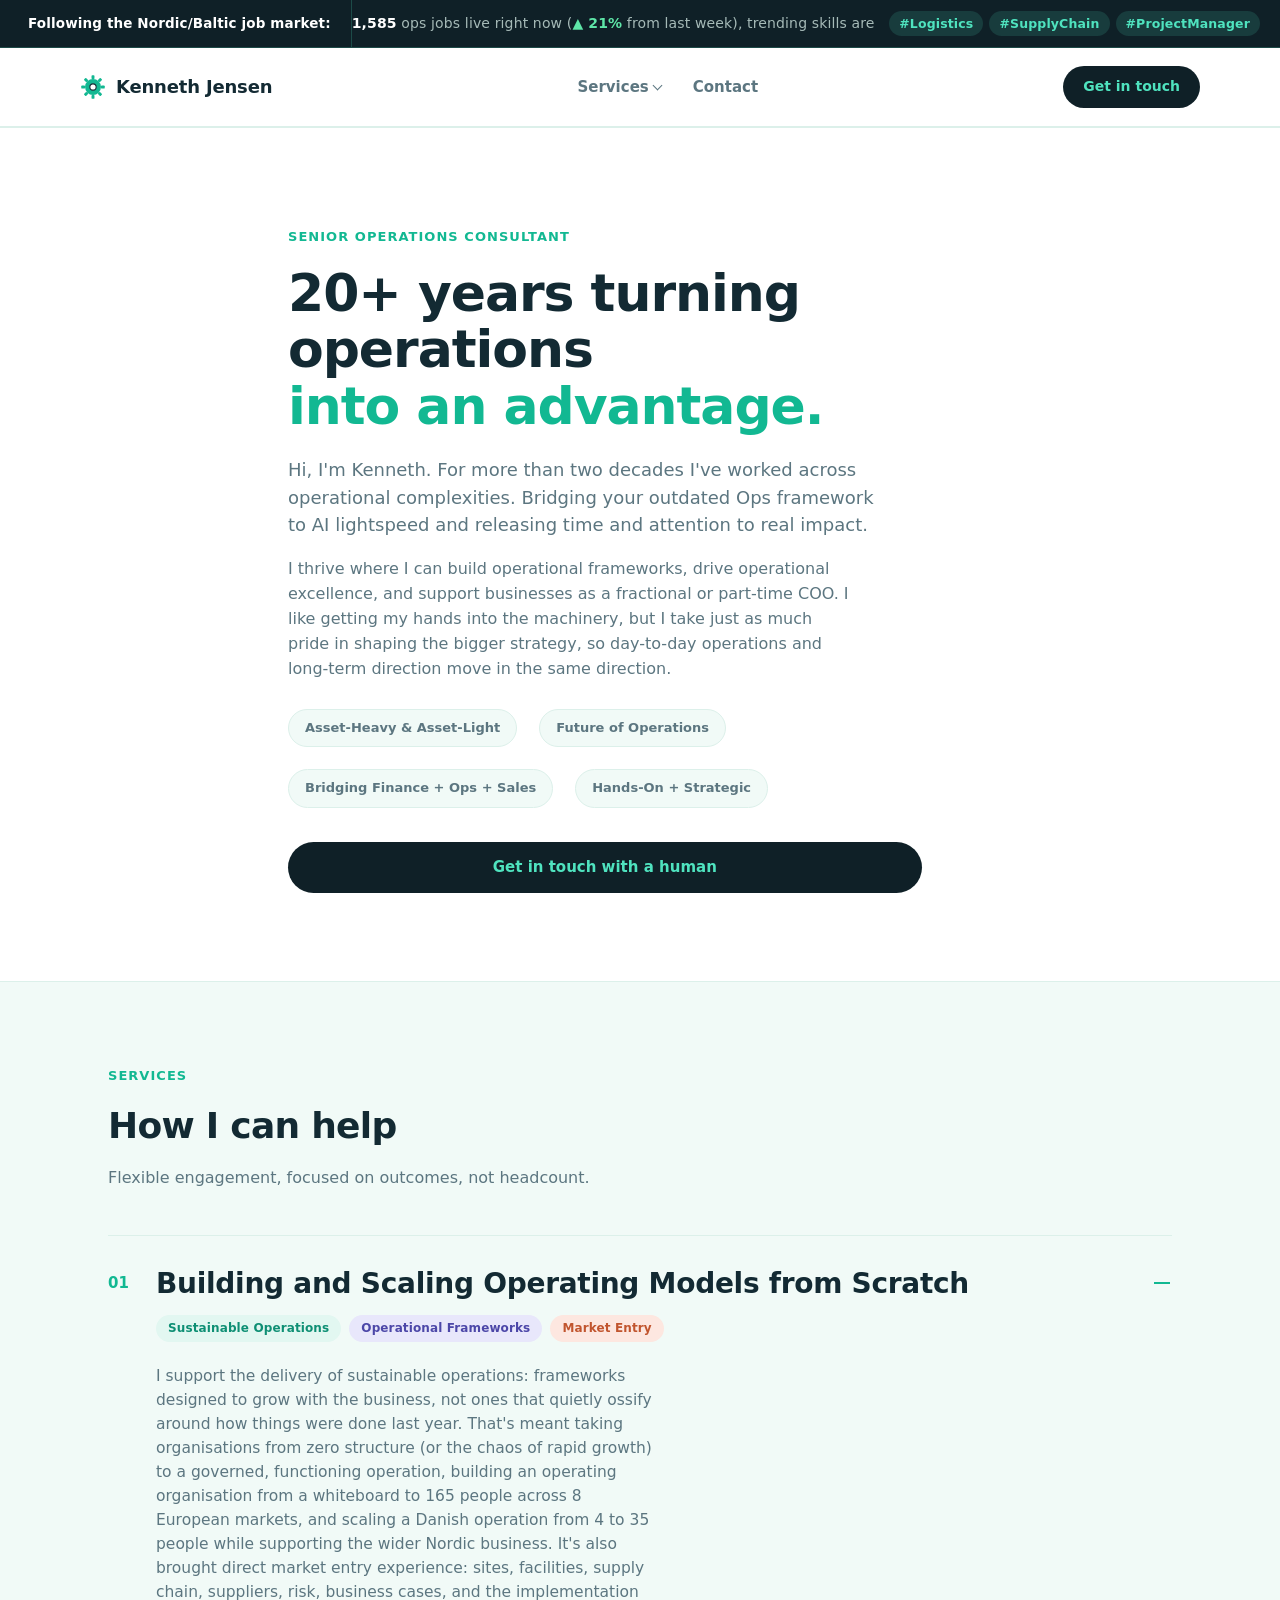
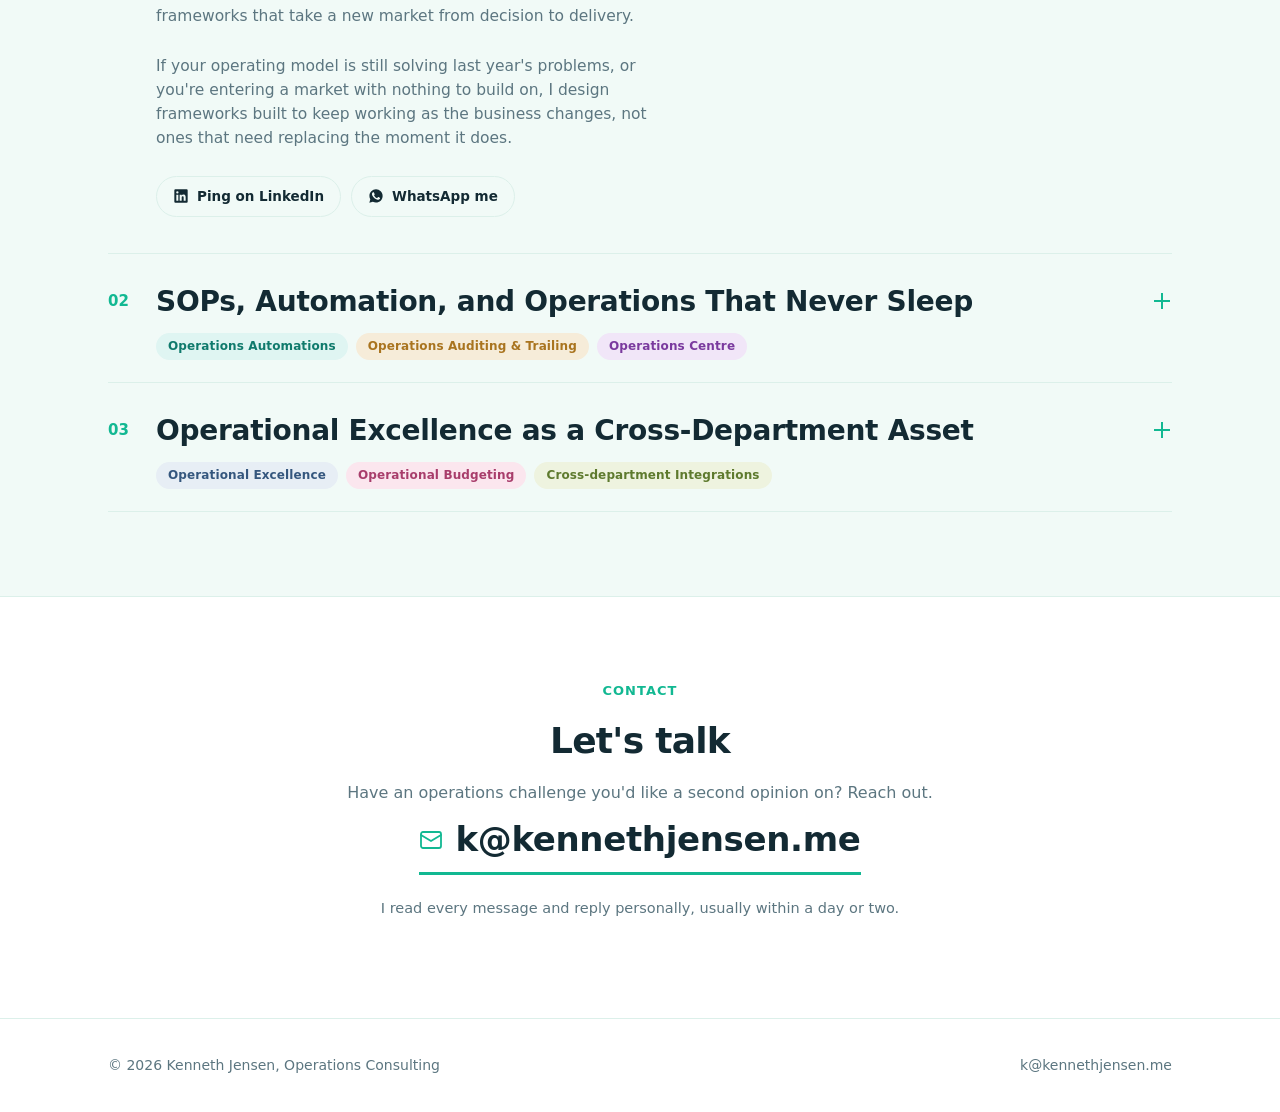
==== index.html @ 9b47edcc "Add a mobile hamburger menu; set Job Analytics apart visually There was no mobile nav at all before " ====
<!doctype html>
<html lang="en">
<head>
<meta charset="utf-8">
<title>Kenneth Jensen, Operations Consulting</title>
<meta name="description" content="Kenneth Jensen, senior operations consultant. 20+ years building operational frameworks, driving operational excellence, and serving as a fractional COO.">
<meta name="viewport" content="width=device-width, initial-scale=1">
<meta http-equiv="Content-Security-Policy" content="default-src 'self'; style-src 'self' 'unsafe-inline' https://fonts.googleapis.com; font-src https://fonts.gstatic.com; img-src 'self' data:; script-src 'self'; connect-src 'self'; base-uri 'self'; form-action 'self'; upgrade-insecure-requests">
<meta name="referrer" content="strict-origin-when-cross-origin">
<link rel="icon" type="image/svg+xml" href="data:image/svg+xml,%3Csvg xmlns='http://www.w3.org/2000/svg' viewBox='-62 -62 124 124'%3E%3Ccircle r='38' fill='%2312b892'/%3E%3Crect x='-7' y='-56' width='14' height='18' rx='4' fill='%2312b892'/%3E%3Crect x='-7' y='-56' width='14' height='18' rx='4' fill='%2312b892' transform='rotate(45)'/%3E%3Crect x='-7' y='-56' width='14' height='18' rx='4' fill='%2312b892' transform='rotate(90)'/%3E%3Crect x='-7' y='-56' width='14' height='18' rx='4' fill='%2312b892' transform='rotate(135)'/%3E%3Crect x='-7' y='-56' width='14' height='18' rx='4' fill='%2312b892' transform='rotate(180)'/%3E%3Crect x='-7' y='-56' width='14' height='18' rx='4' fill='%2312b892' transform='rotate(225)'/%3E%3Crect x='-7' y='-56' width='14' height='18' rx='4' fill='%2312b892' transform='rotate(270)'/%3E%3Crect x='-7' y='-56' width='14' height='18' rx='4' fill='%2312b892' transform='rotate(315)'/%3E%3Ccircle r='15' fill='%23ffffff' stroke='%23132a33' stroke-width='5'/%3E%3C/svg%3E">
<link rel="preconnect" href="https://fonts.googleapis.com">
<link rel="preconnect" href="https://fonts.gstatic.com" crossorigin>
<link href="https://fonts.googleapis.com/css2?family=Space+Grotesk:wght@600;700&family=Inter:wght@400;500;600;700;800&display=swap" rel="stylesheet">
<link rel="stylesheet" href="assets/base.css">
<script src="assets/framebust.js"></script>
<style>
  /* Page-specific only — tokens, resets, header/nav/eyebrow/h1/h2/section
     shells, buttons, contact-email and footer all live in assets/base.css
     now, shared with every JobMatch page under this site. */

  .nav-links{display:flex;align-items:center;gap:32px;list-style:none;margin:0;padding:0;}
  .nav-links a{text-decoration:none;font-weight:600;font-size:15px;color:var(--ink-soft);transition:color .15s;}
  .nav-links a:hover{color:var(--ink);}

  /* Services dropdown (mega-menu style) */
  .nav-dropdown{position:relative;}
  .nav-dropdown-trigger{display:inline-flex;align-items:center;gap:5px;}
  .nav-dropdown-caret{width:7px;height:7px;border-right:1.5px solid currentColor;border-bottom:1.5px solid currentColor;transform:rotate(45deg);margin-top:-3px;transition:transform .15s;}
  .nav-dropdown:hover .nav-dropdown-caret{transform:rotate(225deg);margin-top:2px;}
  .nav-dropdown-panel{
    position:absolute;top:100%;left:50%;transform:translateX(-50%);
    padding-top:14px;
    opacity:0;visibility:hidden;transition:opacity .15s,visibility .15s;
  }
  .nav-dropdown:hover .nav-dropdown-panel,
  .nav-dropdown-panel:hover{opacity:1;visibility:visible;}
  .nav-dropdown-panel-inner{
    width:320px;background:#fff;border:1px solid var(--line);border-radius:var(--radius);
    box-shadow:0 16px 40px rgba(15,32,39,.12);padding:8px;
  }
  .nav-dropdown-link{display:block;padding:12px;border-radius:10px;text-decoration:none;transition:background .15s;}
  .nav-dropdown-link:hover{background:var(--accent-soft);}
  .nav-dropdown-heading{display:block;font-size:14.5px;font-weight:700;color:var(--ink);margin-bottom:4px;}
  .nav-dropdown-desc{display:block;font-size:13px;line-height:1.45;color:var(--ink-soft);}
  /* Job Analytics is a live data tool, not a service offering like the
     three items above it — the divider plus the accent colour and live
     dot (same visual language as the stats ticker's own "as of" dot)
     mark it as a different kind of link rather than a fourth service. */
  .nav-dropdown-divider{height:1px;background:var(--line);margin:6px 8px;}
  .nav-dropdown-link-analytics .nav-dropdown-heading{color:var(--accent);display:flex;align-items:center;gap:7px;}
  .live-dot{width:7px;height:7px;border-radius:50%;background:var(--accent);flex:none;box-shadow:0 0 0 3px var(--accent-soft);}
  .nav-toggle{display:none;}

  /* Hero / About */
  .hero{
    position:relative;overflow:hidden;
    padding:96px 0 88px;
  }
  .hero .wrap{
    max-width:760px;
  }
  /* Rotating close — mirrors the reference's crossfading headline, with
     Kenneth's own three closers. Stacked absolutely so the layout never
     jumps between phrases; see site.js for the crossfade timer. Falls back
     to just the first phrase shown, permanently, if JS never runs — every
     phrase is real markup. */
  .rotator{position:relative;display:block;min-height:1.06em;isolation:isolate;}
  .rotator span{
    position:absolute;left:0;top:0;white-space:nowrap;color:var(--accent);
    opacity:0;transition:opacity .6s ease;
  }
  .rotator span.is-active{position:relative;opacity:1;}
  @media (max-width:640px){.rotator span{white-space:normal;}}

  .badges{display:flex;flex-wrap:wrap;align-items:center;gap:22px;margin-bottom:34px;}
  .badge{
    border:1px solid var(--line);background:var(--bg-alt);
    padding:8px 16px;border-radius:999px;font-size:13px;font-weight:600;color:var(--ink-soft);
  }
  .hero-ctas{display:flex;gap:14px;flex-wrap:wrap;}
  .btn-wide{width:90%;text-align:center;}

  /* Hand-drawn marker circle on hover, "Get in touch" buttons (nav + hero) —
     a real inline SVG (not a CSS background, so the stroke can actually
     animate in via stroke-dashoffset like it's being drawn) scribbles an
     irregular, asymmetric loop around the whole button, plus a small wobble.
     Scoped to this page's own two CTAs rather than added to the shared
     .btn-primary/.nav-cta in assets/base.css, since it's a flourish for
     these specific buttons, not a site-wide button convention. */
  .nav-cta,.btn-primary{position:relative;overflow:visible;}
  .nav-cta .scribble,.btn-primary .scribble{
    position:absolute;inset:-16px;width:calc(100% + 32px);height:calc(100% + 32px);
    pointer-events:none;overflow:visible;
  }
  .nav-cta .scribble path,.btn-primary .scribble path{
    fill:none;stroke:#ff4d6d;stroke-width:5;stroke-linecap:round;stroke-linejoin:round;
    stroke-dasharray:460;stroke-dashoffset:460;transition:stroke-dashoffset .6s ease;
  }
  .nav-cta:hover .scribble path,.btn-primary:hover .scribble path{stroke-dashoffset:0;}
  .nav-cta:hover,.btn-primary:hover{animation:cta-wobble .4s ease;}
  @keyframes cta-wobble{0%,100%{transform:rotate(0)}25%{transform:rotate(-2.5deg)}75%{transform:rotate(2.5deg)}}

  /* Services — numbered accordion, echoing the reference's "What I can
     provide" list instead of the old plain 3-card grid. */
  #services{background:var(--bg-alt);border-top:1px solid var(--line);border-bottom:1px solid var(--line);}
  .accordion{border-top:1px solid var(--line);}
  .accordion-item{border-bottom:1px solid var(--line);}
  .accordion-trigger{
    width:100%;display:flex;align-items:center;gap:20px;
    background:none;border:none;text-align:left;cursor:pointer;
    padding:26px 0 10px;font:inherit;color:inherit;
  }
  .accordion-index{font-family:'Space Grotesk','Inter',system-ui,sans-serif;font-size:15px;font-weight:700;color:var(--accent);flex:none;width:28px;}
  .accordion-title{font-family:'Space Grotesk','Inter',system-ui,sans-serif;font-size:clamp(20px,2.6vw,28px);font-weight:700;letter-spacing:-0.01em;flex:1;}
  .accordion-icon{position:relative;width:20px;height:20px;flex:none;}
  .accordion-icon::before,.accordion-icon::after{
    content:"";position:absolute;top:50%;left:50%;background:var(--accent);
    transform:translate(-50%,-50%);transition:transform .2s ease;
  }
  .accordion-icon::before{width:16px;height:2px;}
  .accordion-icon::after{width:2px;height:16px;}
  .accordion-item.is-open .accordion-icon::after{transform:translate(-50%,-50%) rotate(90deg);opacity:0;}
  /* Tag pills — always visible under each headline, outside the collapsible
     panel, so what each service covers reads at a glance without opening
     it. Nine tags total across the three sections, each its own colour —
     no colour repeats anywhere on the page, not just within one section. */
  .accordion-tags{display:flex;flex-wrap:wrap;gap:8px;padding:0 0 22px 48px;}
  .accordion-tag{font-size:12px;font-weight:700;padding:4px 12px;border-radius:999px;letter-spacing:.01em;}
  .accordion-tag.tag-mint{background:#e2f7f1;color:#0e8f74;}
  .accordion-tag.tag-teal{background:#dff5f2;color:#0f7a6c;}
  .accordion-tag.tag-blue{background:#e7eef5;color:#35577e;}
  .accordion-tag.tag-indigo{background:#e8e7fb;color:#4c47a8;}
  .accordion-tag.tag-purple{background:#f1e6f8;color:#7a3a9e;}
  .accordion-tag.tag-rose{background:#fbe6ee;color:#a83d6b;}
  .accordion-tag.tag-coral{background:#fde7e0;color:#c1552e;}
  .accordion-tag.tag-gold{background:#f6ecd9;color:#a9741f;}
  .accordion-tag.tag-sage{background:#eef3df;color:#5e7a2e;}
  .accordion-panel{
    display:grid;grid-template-rows:0fr;transition:grid-template-rows .25s ease;
  }
  .accordion-item.is-open .accordion-panel{grid-template-rows:1fr;}
  .accordion-panel-inner{overflow:hidden;}
  .accordion-panel p{margin:0 0 26px;padding-left:48px;max-width:56ch;color:var(--ink-soft);font-size:15.5px;}
  /* Contact CTAs at the end of each expanded section. Plain <a> tags with a
     real href (mailto/wa.me-style deep links and a target="_blank" profile
     link) rather than anything JS-driven, so they're just normal browser
     navigation, and "works on iOS/Android" falls out of that for free. */
  .social-ctas{display:flex;flex-wrap:wrap;gap:10px;padding-left:48px;margin-bottom:36px;}
  .social-cta{
    display:inline-flex;align-items:center;gap:8px;
    padding:9px 16px;border-radius:999px;border:1px solid var(--line);
    font-size:13.5px;font-weight:700;color:var(--ink);text-decoration:none;
    transition:border-color .15s,color .15s;
  }
  .social-cta svg{width:16px;height:16px;flex:none;}
  .social-cta.linkedin:hover{border-color:#0a66c2;color:#0a66c2;}
  .social-cta.whatsapp:hover{border-color:#25d366;color:#1c9950;}

  /* Contact */
  #contact .wrap{text-align:center;}
  #contact .section-head{margin:0 auto;}

  /* Mobile menu — a separate touch-friendly panel rather than repurposing
     .nav-dropdown-panel above, since that one only opens on :hover, which
     doesn't work on touch devices. Uses the same grid-template-rows
     expand/collapse technique as .accordion-panel elsewhere on this page,
     so it's always in the DOM (no display:none/hidden toggling needed)
     and just naturally collapses to zero height until .is-open is set —
     harmless on desktop where .nav-hamburger is never shown to open it.
     See site.js for the open/close wiring. */
  .nav-hamburger{
    display:none;flex-direction:column;justify-content:center;gap:5px;
    width:32px;height:32px;padding:0;border:none;background:none;cursor:pointer;flex:none;
  }
  .nav-hamburger-line{display:block;width:100%;height:2.5px;background:var(--ink);border-radius:2px;transition:transform .2s ease,opacity .2s ease;}
  .nav-hamburger[aria-expanded="true"] .nav-hamburger-line:nth-child(1){transform:translateY(7.5px) rotate(45deg);}
  .nav-hamburger[aria-expanded="true"] .nav-hamburger-line:nth-child(2){opacity:0;}
  .nav-hamburger[aria-expanded="true"] .nav-hamburger-line:nth-child(3){transform:translateY(-7.5px) rotate(-45deg);}

  .mobile-menu{
    display:grid;grid-template-rows:0fr;transition:grid-template-rows .25s ease;
    border-top:1px solid var(--line);background:#fff;
  }
  .mobile-menu.is-open{grid-template-rows:1fr;}
  .mobile-menu-inner{overflow:hidden;}
  .mobile-menu-heading{font-size:12px;font-weight:700;letter-spacing:.05em;text-transform:uppercase;color:var(--ink-faint);margin:16px 0 2px;}
  .mobile-menu-link{display:flex;align-items:center;gap:8px;padding:13px 0;font-weight:600;font-size:15.5px;color:var(--ink);text-decoration:none;}
  .mobile-menu-divider{height:1px;background:var(--line);margin:4px 0;}
  .mobile-menu-link-analytics{color:var(--accent);}

  @media (max-width:860px){
    .nav-links{display:none;}
    .nav-hamburger{display:flex;}
    .accordion-panel p{padding-left:0;}
    .accordion-tags{padding-left:0;}
    .social-ctas{padding-left:0;}
  }
</style>
</head>
<body>

<div class="stat-ticker" id="stat-ticker">
  <a class="stat-ticker-label" href="https://kennethjensen.me/jobmatch/stats/">Following the Nordic/Baltic job market:</a>
  <div class="stat-ticker-scroll">
    <div class="stat-ticker-track" id="stat-ticker-track">
      <a class="stat-ticker-item" href="https://kennethjensen.me/jobmatch/stats/">Loading live data&hellip;</a>
    </div>
  </div>
</div>

<header>
  <nav class="nav wrap">
    <a class="brand display" href="#top">
      <svg class="brand-mark" viewBox="-62 -62 124 124" xmlns="http://www.w3.org/2000/svg">
        <circle r="38" fill="#12b892"/>
        <rect x="-7" y="-56" width="14" height="18" rx="4" fill="#12b892"/>
        <rect x="-7" y="-56" width="14" height="18" rx="4" fill="#12b892" transform="rotate(45)"/>
        <rect x="-7" y="-56" width="14" height="18" rx="4" fill="#12b892" transform="rotate(90)"/>
        <rect x="-7" y="-56" width="14" height="18" rx="4" fill="#12b892" transform="rotate(135)"/>
        <rect x="-7" y="-56" width="14" height="18" rx="4" fill="#12b892" transform="rotate(180)"/>
        <rect x="-7" y="-56" width="14" height="18" rx="4" fill="#12b892" transform="rotate(225)"/>
        <rect x="-7" y="-56" width="14" height="18" rx="4" fill="#12b892" transform="rotate(270)"/>
        <rect x="-7" y="-56" width="14" height="18" rx="4" fill="#12b892" transform="rotate(315)"/>
        <circle r="15" fill="#ffffff" stroke="#132a33" stroke-width="5"/>
      </svg>
      Kenneth Jensen
    </a>
    <ul class="nav-links">
      <li class="nav-dropdown">
        <a href="#services" class="nav-dropdown-trigger">Services<span class="nav-dropdown-caret" aria-hidden="true"></span></a>
        <div class="nav-dropdown-panel">
          <div class="nav-dropdown-panel-inner">
            <a class="nav-dropdown-link" href="#service-frameworks">
              <span class="nav-dropdown-heading">Building &amp; Scaling Operating Models</span>
              <span class="nav-dropdown-desc">Designing the governed, functioning operation a fast-scaling or never-structured organisation actually needs.</span>
            </a>
            <a class="nav-dropdown-link" href="#service-excellence">
              <span class="nav-dropdown-heading">SOPs &amp; 24/7 Operations</span>
              <span class="nav-dropdown-desc">Platform-agnostic automation, SOPs that actually get followed, and fixing what's failing in your 24/7 operations centre.</span>
            </a>
            <a class="nav-dropdown-link" href="#service-coo">
              <span class="nav-dropdown-heading">Operational Excellence</span>
              <span class="nav-dropdown-desc">Turning strategy that isn't landing operationally into an executable, measurable programme.</span>
            </a>
            <div class="nav-dropdown-divider"></div>
            <a class="nav-dropdown-link nav-dropdown-link-analytics" href="jobmatch/stats/">
              <span class="nav-dropdown-heading"><span class="live-dot" aria-hidden="true"></span>Job Analytics</span>
              <span class="nav-dropdown-desc">Live Nordic operations job market data: open roles, trends, and how they've moved week over week.</span>
            </a>
          </div>
        </div>
      </li>
      <li><a href="#contact">Contact</a></li>
    </ul>
    <a class="nav-cta" href="#contact">Get in touch<svg class="scribble" viewBox="0 0 100 40" preserveAspectRatio="none" aria-hidden="true"><path d="M11 23 C 3 17, 5 6, 22 3 C 38 0, 52 5, 65 2 C 80 -1, 96 4, 93 15 C 91 24, 96 27, 85 31 C 74 35, 68 29, 54 33 C 42 36, 33 39, 20 34 C 10 30, 4 27, 13 20 C 16 18, 9 24, 15 21"/></svg></a>
    <button class="nav-hamburger" id="nav-hamburger" type="button" aria-expanded="false" aria-controls="mobile-menu" aria-label="Menu">
      <span class="nav-hamburger-line"></span>
      <span class="nav-hamburger-line"></span>
      <span class="nav-hamburger-line"></span>
    </button>
  </nav>
  <div class="mobile-menu" id="mobile-menu">
    <div class="mobile-menu-inner wrap">
      <p class="mobile-menu-heading">Services</p>
      <a class="mobile-menu-link" href="#service-frameworks">Building &amp; Scaling Operating Models</a>
      <a class="mobile-menu-link" href="#service-excellence">SOPs &amp; 24/7 Operations</a>
      <a class="mobile-menu-link" href="#service-coo">Operational Excellence</a>
      <div class="mobile-menu-divider"></div>
      <a class="mobile-menu-link mobile-menu-link-analytics" href="jobmatch/stats/"><span class="live-dot" aria-hidden="true"></span>Job Analytics</a>
      <div class="mobile-menu-divider"></div>
      <a class="mobile-menu-link" href="#contact">Contact</a>
    </div>
  </div>
</header>

<main id="top">
  <section class="hero" id="about">
    <div class="wrap">
      <div>
        <span class="eyebrow">Senior Operations Consultant</span>
        <h1>20+ years turning operations
          <span class="rotator" id="hero-rotator">
            <span class="is-active">into an advantage.</span>
            <span>into momentum.</span>
            <span>into a scalable engine.</span>
            <span>into what matters for you.</span>
          </span>
        </h1>
        <p class="lede">Hi, I'm Kenneth. For more than two decades I've worked across operational complexities. Bridging your outdated Ops framework to AI lightspeed and releasing time and attention to real impact.</p>
        <p class="body-copy">I thrive where I can build operational frameworks, drive operational excellence, and support businesses as a fractional or part-time COO. I like getting my hands into the machinery, but I take just as much pride in shaping the bigger strategy, so day-to-day operations and long-term direction move in the same direction.</p>
        <div class="badges">
          <span class="badge">Asset-Heavy &amp; Asset-Light</span>
          <span class="badge">Future of Operations</span>
          <span class="badge">Bridging Finance + Ops + Sales</span>
          <span class="badge">Hands-On + Strategic</span>
        </div>
        <div class="hero-ctas">
          <a class="btn-primary btn-wide" href="#contact">Get in touch with a human<svg class="scribble" viewBox="0 0 100 40" preserveAspectRatio="none" aria-hidden="true"><path d="M11 23 C 3 17, 5 6, 22 3 C 38 0, 52 5, 65 2 C 80 -1, 96 4, 93 15 C 91 24, 96 27, 85 31 C 74 35, 68 29, 54 33 C 42 36, 33 39, 20 34 C 10 30, 4 27, 13 20 C 16 18, 9 24, 15 21"/></svg></a>
        </div>
      </div>
    </div>
  </section>

  <section id="services">
    <div class="wrap">
      <div class="section-head">
        <span class="eyebrow-alt">Services</span>
        <h2>How I can help</h2>
        <p class="section-sub">Flexible engagement, focused on outcomes, not headcount.</p>
      </div>
      <div class="accordion">
        <div class="accordion-item is-open" id="service-frameworks">
          <button class="accordion-trigger" type="button">
            <span class="accordion-index">01</span>
            <span class="accordion-title">Building and Scaling Operating Models from Scratch</span>
            <span class="accordion-icon" aria-hidden="true"></span>
          </button>
          <div class="accordion-tags">
            <span class="accordion-tag tag-mint">Sustainable Operations</span>
            <span class="accordion-tag tag-indigo">Operational Frameworks</span>
            <span class="accordion-tag tag-coral">Market Entry</span>
          </div>
          <div class="accordion-panel"><div class="accordion-panel-inner">
            <p>I support the delivery of sustainable operations: frameworks designed to grow with the business, not ones that quietly ossify around how things were done last year. That's meant taking organisations from zero structure (or the chaos of rapid growth) to a governed, functioning operation, building an operating organisation from a whiteboard to 165 people across 8 European markets, and scaling a Danish operation from 4 to 35 people while supporting the wider Nordic business. It's also brought direct market entry experience: sites, facilities, supply chain, suppliers, risk, business cases, and the implementation frameworks that take a new market from decision to delivery.</p>
            <p>If your operating model is still solving last year's problems, or you're entering a market with nothing to build on, I design frameworks built to keep working as the business changes, not ones that need replacing the moment it does.</p>
            <div class="social-ctas">
              <a class="social-cta linkedin" href="https://www.linkedin.com/in/kennethjensen-me/" target="_blank" rel="noopener noreferrer">
                <svg viewBox="0 0 24 24" fill="currentColor" aria-hidden="true"><path d="M20.5 2h-17A1.5 1.5 0 0 0 2 3.5v17A1.5 1.5 0 0 0 3.5 22h17a1.5 1.5 0 0 0 1.5-1.5v-17A1.5 1.5 0 0 0 20.5 2zM8 19H5v-9h3zM6.5 8.25A1.75 1.75 0 1 1 8.3 6.5a1.78 1.78 0 0 1-1.8 1.75zM19 19h-3v-4.74c0-1.42-.6-1.93-1.38-1.93A1.74 1.74 0 0 0 13 14.19a.66.66 0 0 0 0 .14V19h-3v-9h2.9v1.3a3.11 3.11 0 0 1 2.7-1.4c1.55 0 3.36.86 3.36 3.66z"/></svg>
                Ping on LinkedIn
              </a>
              <a class="social-cta whatsapp" href="https://wa.me/4560229400?text=Hi%20Kenneth%2C%20I%20found%20your%20site%20and%20wanted%20to%20get%20in%20touch." target="_blank" rel="noopener noreferrer">
                <svg viewBox="0 0 24 24" fill="currentColor" aria-hidden="true"><path d="M12.04 2c-5.46 0-9.91 4.45-9.91 9.91 0 1.75.46 3.45 1.32 4.95L2 22l5.25-1.38a9.87 9.87 0 0 0 4.79 1.22h.01c5.46 0 9.91-4.45 9.91-9.91 0-2.65-1.03-5.14-2.9-7.01A9.82 9.82 0 0 0 12.04 2zm5.82 14.15c-.25.7-1.24 1.28-2.02 1.44-.54.11-1.24.2-3.6-.77-2.98-1.23-4.9-4.25-5.05-4.45-.15-.2-1.21-1.61-1.21-3.07 0-1.46.75-2.17 1.02-2.47.27-.3.6-.37.8-.37.2 0 .4 0 .58.01.19.01.44-.07.68.53.25.6.85 2.07.92 2.22.07.15.12.33.02.53-.1.2-.15.32-.3.5-.15.18-.31.4-.44.53-.15.15-.3.31-.13.6.17.3.77 1.27 1.65 2.06 1.14 1.02 2.1 1.34 2.4 1.49.3.15.47.13.65-.07.18-.2.75-.87.95-1.17.2-.3.4-.25.68-.15.28.1 1.75.83 2.05.98.3.15.5.22.57.35.07.13.07.75-.18 1.45z"/></svg>
                WhatsApp me
              </a>
            </div>
          </div></div>
        </div>
        <div class="accordion-item" id="service-excellence">
          <button class="accordion-trigger" type="button">
            <span class="accordion-index">02</span>
            <span class="accordion-title">SOPs, Automation, and Operations That Never Sleep</span>
            <span class="accordion-icon" aria-hidden="true"></span>
          </button>
          <div class="accordion-tags">
            <span class="accordion-tag tag-teal">Operations Automations</span>
            <span class="accordion-tag tag-gold">Operations Auditing &amp; Trailing</span>
            <span class="accordion-tag tag-purple">Operations Centre</span>
          </div>
          <div class="accordion-panel"><div class="accordion-panel-inner">
            <p>I build platform-agnostic automation flows for operational teams, across both asset-heavy and asset-light organisations: automation that works with the systems you already have, not ones that lock you into a single vendor's stack. SOPs sit at the centre of that: properly built and actually followed, they're what lets automation and operational growth compound instead of colliding, rather than sitting in a folder nobody opens. Where things break down most visibly is the operations centre itself, especially for 24/7, always-on services. I look at what's genuinely failing in those setups (unreliable handoffs, monitoring that only catches problems after the fact, SOPs nobody follows) and fix the mechanism, not just the symptom.</p>
            <p>If your automation only works with one vendor's tools, your SOPs exist but nobody follows them, or your operations centre can't reliably hold a 24/7 service together, that's exactly where I start.</p>
            <div class="social-ctas">
              <a class="social-cta linkedin" href="https://www.linkedin.com/in/kennethjensen-me/" target="_blank" rel="noopener noreferrer">
                <svg viewBox="0 0 24 24" fill="currentColor" aria-hidden="true"><path d="M20.5 2h-17A1.5 1.5 0 0 0 2 3.5v17A1.5 1.5 0 0 0 3.5 22h17a1.5 1.5 0 0 0 1.5-1.5v-17A1.5 1.5 0 0 0 20.5 2zM8 19H5v-9h3zM6.5 8.25A1.75 1.75 0 1 1 8.3 6.5a1.78 1.78 0 0 1-1.8 1.75zM19 19h-3v-4.74c0-1.42-.6-1.93-1.38-1.93A1.74 1.74 0 0 0 13 14.19a.66.66 0 0 0 0 .14V19h-3v-9h2.9v1.3a3.11 3.11 0 0 1 2.7-1.4c1.55 0 3.36.86 3.36 3.66z"/></svg>
                Ping on LinkedIn
              </a>
              <a class="social-cta whatsapp" href="https://wa.me/4560229400?text=Hi%20Kenneth%2C%20I%20found%20your%20site%20and%20wanted%20to%20get%20in%20touch." target="_blank" rel="noopener noreferrer">
                <svg viewBox="0 0 24 24" fill="currentColor" aria-hidden="true"><path d="M12.04 2c-5.46 0-9.91 4.45-9.91 9.91 0 1.75.46 3.45 1.32 4.95L2 22l5.25-1.38a9.87 9.87 0 0 0 4.79 1.22h.01c5.46 0 9.91-4.45 9.91-9.91 0-2.65-1.03-5.14-2.9-7.01A9.82 9.82 0 0 0 12.04 2zm5.82 14.15c-.25.7-1.24 1.28-2.02 1.44-.54.11-1.24.2-3.6-.77-2.98-1.23-4.9-4.25-5.05-4.45-.15-.2-1.21-1.61-1.21-3.07 0-1.46.75-2.17 1.02-2.47.27-.3.6-.37.8-.37.2 0 .4 0 .58.01.19.01.44-.07.68.53.25.6.85 2.07.92 2.22.07.15.12.33.02.53-.1.2-.15.32-.3.5-.15.18-.31.4-.44.53-.15.15-.3.31-.13.6.17.3.77 1.27 1.65 2.06 1.14 1.02 2.1 1.34 2.4 1.49.3.15.47.13.65-.07.18-.2.75-.87.95-1.17.2-.3.4-.25.68-.15.28.1 1.75.83 2.05.98.3.15.5.22.57.35.07.13.07.75-.18 1.45z"/></svg>
                WhatsApp me
              </a>
            </div>
          </div></div>
        </div>
        <div class="accordion-item" id="service-coo">
          <button class="accordion-trigger" type="button">
            <span class="accordion-index">03</span>
            <span class="accordion-title">Operational Excellence as a Cross-Department Asset</span>
            <span class="accordion-icon" aria-hidden="true"></span>
          </button>
          <div class="accordion-tags">
            <span class="accordion-tag tag-blue">Operational Excellence</span>
            <span class="accordion-tag tag-rose">Operational Budgeting</span>
            <span class="accordion-tag tag-sage">Cross-department Integrations</span>
          </div>
          <div class="accordion-panel"><div class="accordion-panel-inner">
            <p>Operational excellence isn't a slogan, it's the discipline of making the same resources produce more, consistently, without burning out the team doing it. That starts with budgeting: how you allocate resources is also how you set priorities, whether that's said out loud or not, so the budget has to reflect the strategy rather than last year's numbers rolled forward. And it only works cross-functionally. I've led a transformation across roughly 700 software developers, 70 project managers, and 10 field technicians, shifting an entire organisation from project-driven to product-driven delivery, and connected commercial strategy directly to operational execution as a country leader. Operations isn't a line item alongside Sales, Finance, Field Services, R&amp;D, and Legal, it's the thing that makes what those departments commit to actually possible.</p>
            <p>If your strategy isn't landing operationally, or Operations is treated as an afterthought by the departments it enables, I turn it into an executable, measurable programme, and make sure the rest of the business treats it as the asset it is.</p>
            <div class="social-ctas">
              <a class="social-cta linkedin" href="https://www.linkedin.com/in/kennethjensen-me/" target="_blank" rel="noopener noreferrer">
                <svg viewBox="0 0 24 24" fill="currentColor" aria-hidden="true"><path d="M20.5 2h-17A1.5 1.5 0 0 0 2 3.5v17A1.5 1.5 0 0 0 3.5 22h17a1.5 1.5 0 0 0 1.5-1.5v-17A1.5 1.5 0 0 0 20.5 2zM8 19H5v-9h3zM6.5 8.25A1.75 1.75 0 1 1 8.3 6.5a1.78 1.78 0 0 1-1.8 1.75zM19 19h-3v-4.74c0-1.42-.6-1.93-1.38-1.93A1.74 1.74 0 0 0 13 14.19a.66.66 0 0 0 0 .14V19h-3v-9h2.9v1.3a3.11 3.11 0 0 1 2.7-1.4c1.55 0 3.36.86 3.36 3.66z"/></svg>
                Ping on LinkedIn
              </a>
              <a class="social-cta whatsapp" href="https://wa.me/4560229400?text=Hi%20Kenneth%2C%20I%20found%20your%20site%20and%20wanted%20to%20get%20in%20touch." target="_blank" rel="noopener noreferrer">
                <svg viewBox="0 0 24 24" fill="currentColor" aria-hidden="true"><path d="M12.04 2c-5.46 0-9.91 4.45-9.91 9.91 0 1.75.46 3.45 1.32 4.95L2 22l5.25-1.38a9.87 9.87 0 0 0 4.79 1.22h.01c5.46 0 9.91-4.45 9.91-9.91 0-2.65-1.03-5.14-2.9-7.01A9.82 9.82 0 0 0 12.04 2zm5.82 14.15c-.25.7-1.24 1.28-2.02 1.44-.54.11-1.24.2-3.6-.77-2.98-1.23-4.9-4.25-5.05-4.45-.15-.2-1.21-1.61-1.21-3.07 0-1.46.75-2.17 1.02-2.47.27-.3.6-.37.8-.37.2 0 .4 0 .58.01.19.01.44-.07.68.53.25.6.85 2.07.92 2.22.07.15.12.33.02.53-.1.2-.15.32-.3.5-.15.18-.31.4-.44.53-.15.15-.3.31-.13.6.17.3.77 1.27 1.65 2.06 1.14 1.02 2.1 1.34 2.4 1.49.3.15.47.13.65-.07.18-.2.75-.87.95-1.17.2-.3.4-.25.68-.15.28.1 1.75.83 2.05.98.3.15.5.22.57.35.07.13.07.75-.18 1.45z"/></svg>
                WhatsApp me
              </a>
            </div>
          </div></div>
        </div>
      </div>
    </div>
  </section>

  <section id="contact">
    <div class="wrap">
      <span class="eyebrow-alt">Contact</span>
      <h2>Let's talk</h2>
      <p class="section-sub">Have an operations challenge you'd like a second opinion on? Reach out.</p>
      <div>
        <a class="contact-email" href="mailto:k@kennethjensen.me">
          <svg viewBox="0 0 24 24" fill="none" stroke="currentColor" stroke-width="1.8" stroke-linecap="round" stroke-linejoin="round"><rect x="2" y="4" width="20" height="16" rx="2"/><path d="m2 7 10 6 10-6"/></svg>
          k@kennethjensen.me
        </a>
      </div>
      <p class="contact-note">I read every message and reply personally, usually within a day or two.</p>
    </div>
  </section>
</main>

<footer>
  <div class="wrap">
    <div class="footer-left">© <span id="year"></span> Kenneth Jensen, Operations Consulting</div>
    <div class="footer-right"><a href="mailto:k@kennethjensen.me">k@kennethjensen.me</a></div>
  </div>
</footer>

<script src="./site.js" defer></script>

</body>
</html>
---- assets/base.css ----
/* Shared design tokens + base chrome across kennethjensen.me and every
   JobMatch page under it (search, stats, compare) — extracted 2026-09-16
   so a palette/type change (like the niniaazzopardi.com-inspired redesign)
   happens in one file instead of four copies that drift apart over time.
   Page-specific layout (hero art, job cards, stat grids, period pickers,
   etc.) stays inline in each page; this file is only what was already
   identical or near-identical everywhere. A copy of the relevant parts of
   this file also lives in kennethjensen-secret/design-system.css — that
   site is a different origin (secret.kennethjensen.me), so it can't <link>
   this file directly; keep the two in sync by eye when the palette changes. */

:root{
  --ink:#132a33;
  --ink-soft:#5c7680;
  --ink-faint:#8fa3aa;
  --bg:#ffffff;
  --bg-alt:#f1faf7;
  --accent:#12b892;
  --accent-light:#4fe3bf;
  --accent-soft:#e2f7f1;
  --cta-bg:#0f2027;
  --line:#dcf0ea;
  --up:#1a8a5f;
  --down:#c0392b;
  /* Compare-page-only pair (period A / period B) — kept here since both
     pages that use it need the exact same pair, but harmless as unused
     custom properties on every other page. */
  --a:#12b892;
  --a-soft:#e2f7f1;
  --b:#1f4d8f;
  --b-soft:#eaf0fa;
  --radius:14px;
  --maxw:1120px;
}
*{box-sizing:border-box;}
html{scroll-behavior:smooth;}
body{
  margin:0;
  font-family:'Inter',system-ui,-apple-system,Segoe UI,Roboto,sans-serif;
  color:var(--ink);
  background:var(--bg);
  line-height:1.55;
  -webkit-font-smoothing:antialiased;
}
a{color:inherit;}
.num{font-family:'JetBrains Mono','Inter',monospace;font-variant-numeric:tabular-nums;}
.wrap{max-width:var(--maxw);margin:0 auto;padding:0 28px;}
img,svg{display:block;max-width:100%;}
.display{font-family:'Space Grotesk','Inter',system-ui,sans-serif;}

.stat-ticker{
  position:sticky;top:0;z-index:21;
  background:var(--cta-bg);
  border-bottom:1px solid rgba(79,227,191,.22);
  display:flex;align-items:stretch;
}
.stat-ticker-label{
  flex:none;display:flex;align-items:center;
  padding:11px 20px 11px 28px;font-size:13.5px;font-weight:700;letter-spacing:.01em;
  color:#fff;text-decoration:none;white-space:nowrap;
  border-right:1px solid rgba(79,227,191,.22);
  transition:color .15s;
}
.stat-ticker-label:hover{color:var(--accent-light);}
.stat-ticker-scroll{flex:1 1 auto;min-width:0;overflow:hidden;}
.stat-ticker-track{
  display:flex;align-items:center;width:max-content;height:100%;
  animation:ticker-scroll 26s linear infinite;
}
.stat-ticker:hover .stat-ticker-track{animation-play-state:paused;}
.stat-ticker-item{
  display:inline-block;flex:none;vertical-align:middle;
  padding:11px 0;font-size:14px;font-weight:500;letter-spacing:.01em;
  color:rgba(216,238,232,.75);text-decoration:none;white-space:nowrap;
  transition:color .15s;
}
.stat-ticker-item:hover{color:#fff;}
.stat-ticker-item strong{color:#fff;font-weight:700;}
.tk-up{color:#5ee6a8;font-weight:700;}
.tk-down{color:#ff8a80;font-weight:700;}
.tk-tags{display:inline-flex;align-items:center;gap:6px;margin-left:10px;vertical-align:middle;}
.tk-tag{
  display:inline-block;background:rgba(79,227,191,.14);color:var(--accent-light);
  padding:3px 10px;border-radius:999px;font-size:12.5px;font-weight:700;
}
.stat-ticker-sep{display:inline-block;flex:none;margin:0 60px;color:rgba(79,227,191,.35);font-size:11px;vertical-align:middle;}
@keyframes ticker-scroll{
  from{transform:translateX(0);}
  to{transform:translateX(-50%);}
}
@media (prefers-reduced-motion: reduce){
  .stat-ticker-track{animation:none;}
  .stat-ticker-scroll{overflow-x:auto;}
}
@media (max-width:640px){
  .stat-ticker-label{padding-left:16px;font-size:12px;}
}

header{
  position:sticky;top:32px;z-index:20;
  background:rgba(255,255,255,.9);
  backdrop-filter:blur(8px);
  border-bottom:1px solid var(--line);
}
.nav{display:flex;align-items:center;justify-content:space-between;padding:18px 0;}
.brand{display:flex;align-items:center;gap:10px;font-weight:700;font-size:18px;letter-spacing:-0.01em;text-decoration:none;}
.brand-mark{width:26px;height:26px;flex:none;}
.back-link{font-size:14px;font-weight:500;color:var(--ink-soft);text-decoration:none;transition:color .15s;}
.back-link:hover{color:var(--ink);}
.nav-right{display:flex;align-items:center;gap:22px;}
.nav-right a{font-size:14px;font-weight:500;color:var(--ink-soft);text-decoration:none;transition:color .15s;}
.nav-right a:hover{color:var(--ink);}
.nav-right a.current{color:var(--accent);font-weight:700;}
.nav-cta{
  background:var(--cta-bg);color:var(--accent-light);padding:10px 20px;border-radius:999px;
  font-weight:700;font-size:14px;text-decoration:none;white-space:nowrap;transition:opacity .15s;
}
.nav-cta:hover{opacity:.85;}

.eyebrow{display:inline-block;font-size:13px;font-weight:700;letter-spacing:.08em;text-transform:uppercase;color:var(--accent);margin-bottom:18px;}
.eyebrow-alt{display:block;font-size:13px;font-weight:700;letter-spacing:.08em;text-transform:uppercase;color:var(--accent);margin-bottom:12px;}
h1{
  font-family:'Space Grotesk','Inter',system-ui,sans-serif;
  font-size:clamp(34px,4.6vw,52px);line-height:1.08;letter-spacing:-0.02em;font-weight:700;margin:0 0 22px;
}
h1 em{font-style:normal;color:var(--accent);}
h2{
  font-family:'Space Grotesk','Inter',system-ui,sans-serif;
  font-size:clamp(26px,3.2vw,36px);letter-spacing:-0.02em;font-weight:700;margin:0 0 12px;
}
.lede{font-size:18px;color:var(--ink-soft);max-width:52ch;margin:0 0 18px;}
.body-copy{font-size:16px;color:var(--ink-soft);max-width:56ch;margin:0 0 28px;}

section{padding:84px 0;}
.section-head{max-width:640px;margin:0 0 44px;}
.section-sub{color:var(--ink-soft);font-size:16px;margin:0;}

.btn-primary{
  background:var(--cta-bg);color:var(--accent-light);padding:14px 26px;border-radius:999px;
  font-weight:700;font-size:15px;text-decoration:none;display:inline-block;transition:opacity .15s;
}
.btn-primary:hover{opacity:.85;}
.btn-ghost{
  padding:14px 26px;border-radius:999px;font-weight:700;font-size:15px;text-decoration:none;
  display:inline-block;border:1px solid var(--line);color:var(--ink);transition:border-color .15s,color .15s;
}
.btn-ghost:hover{border-color:var(--accent);color:var(--accent);}

.contact-email{
  display:inline-flex;align-items:center;gap:12px;margin-top:8px;
  font-family:'Space Grotesk','Inter',system-ui,sans-serif;
  font-size:clamp(24px,3.4vw,34px);font-weight:700;text-decoration:none;color:var(--ink);
  border-bottom:3px solid var(--accent);padding-bottom:6px;letter-spacing:-0.01em;
}
.contact-email svg{width:24px;height:24px;flex:none;color:var(--accent);}
.contact-note{color:var(--ink-soft);font-size:14.5px;margin-top:22px;}

footer{border-top:1px solid var(--line);padding:34px 0;}
footer .wrap{display:flex;align-items:center;justify-content:space-between;flex-wrap:wrap;gap:16px;}
.footer-left{font-size:14px;color:var(--ink-soft);}
.footer-right a{font-size:14px;color:var(--ink-soft);text-decoration:none;}
.footer-right a:hover{color:var(--accent);}

@media (max-width:520px){
  .nav{flex-wrap:wrap;row-gap:8px;}
  .nav-right{gap:14px;font-size:13px;}
}
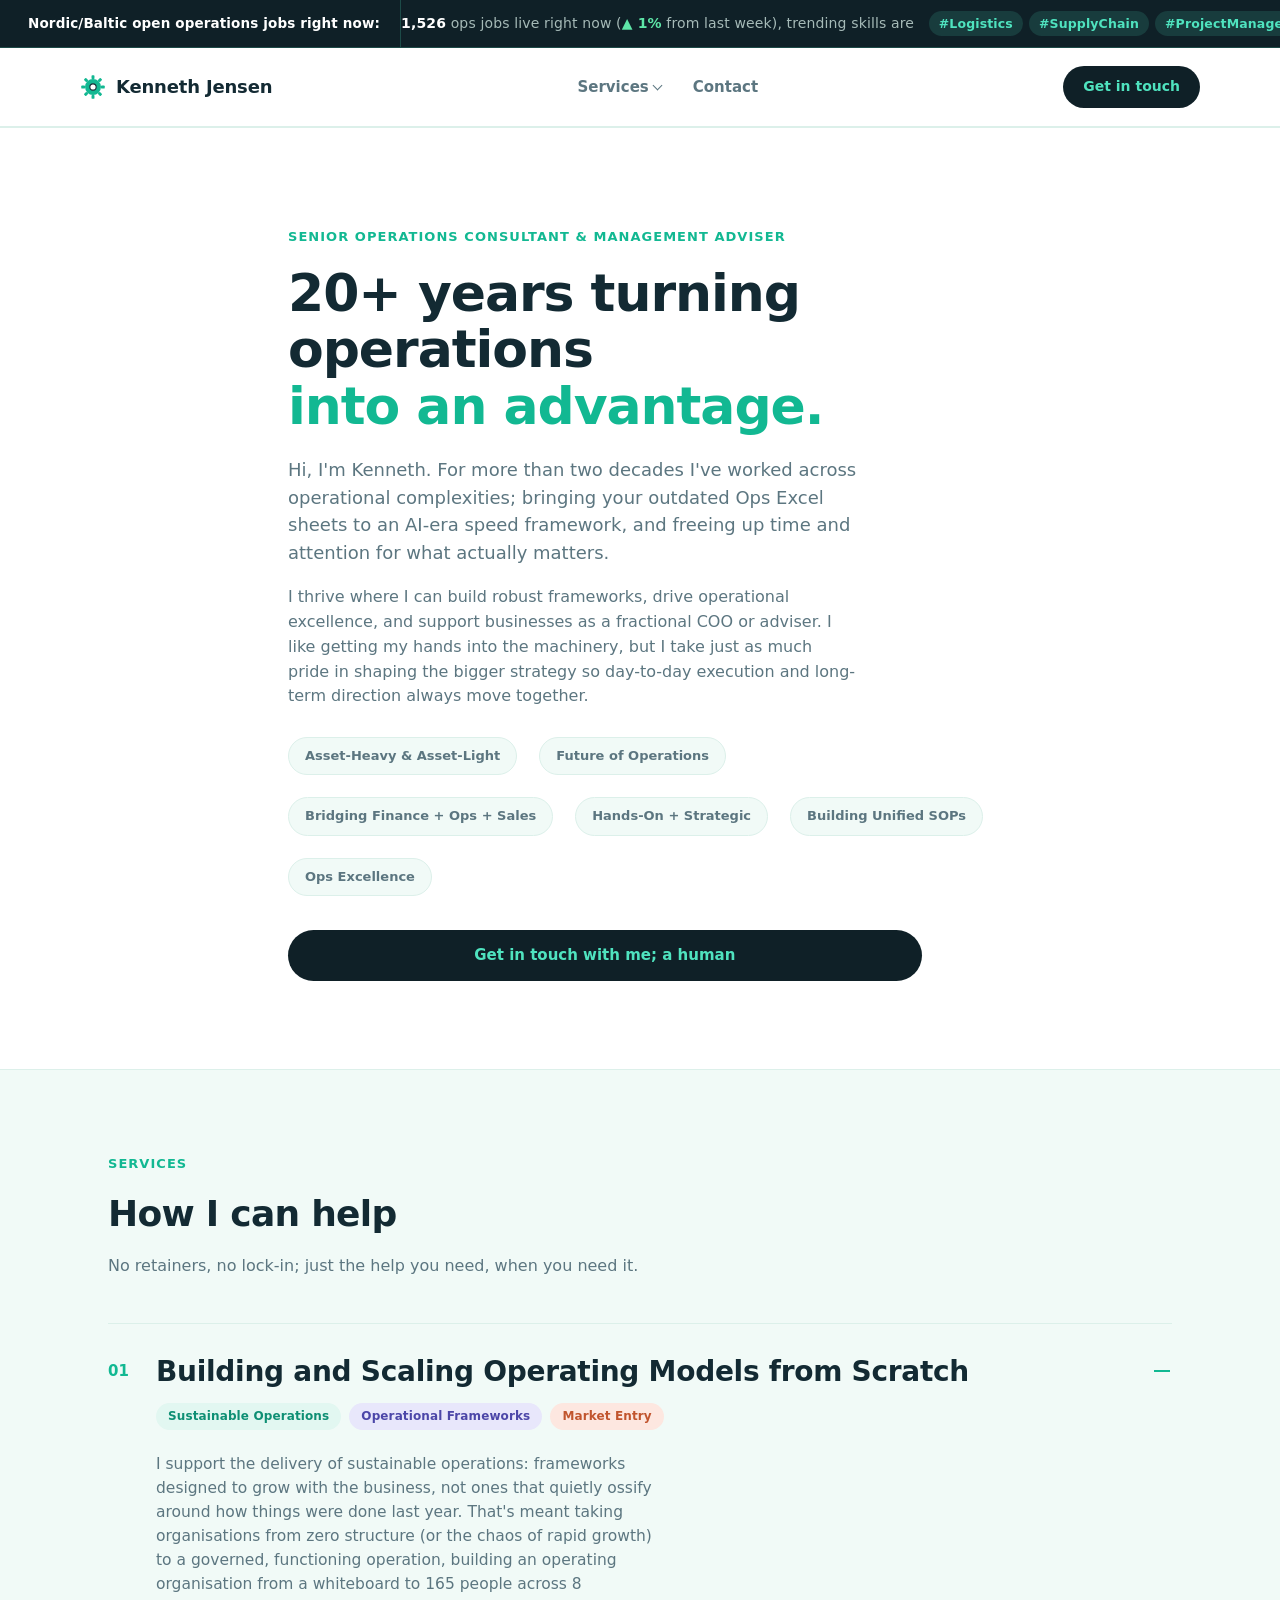
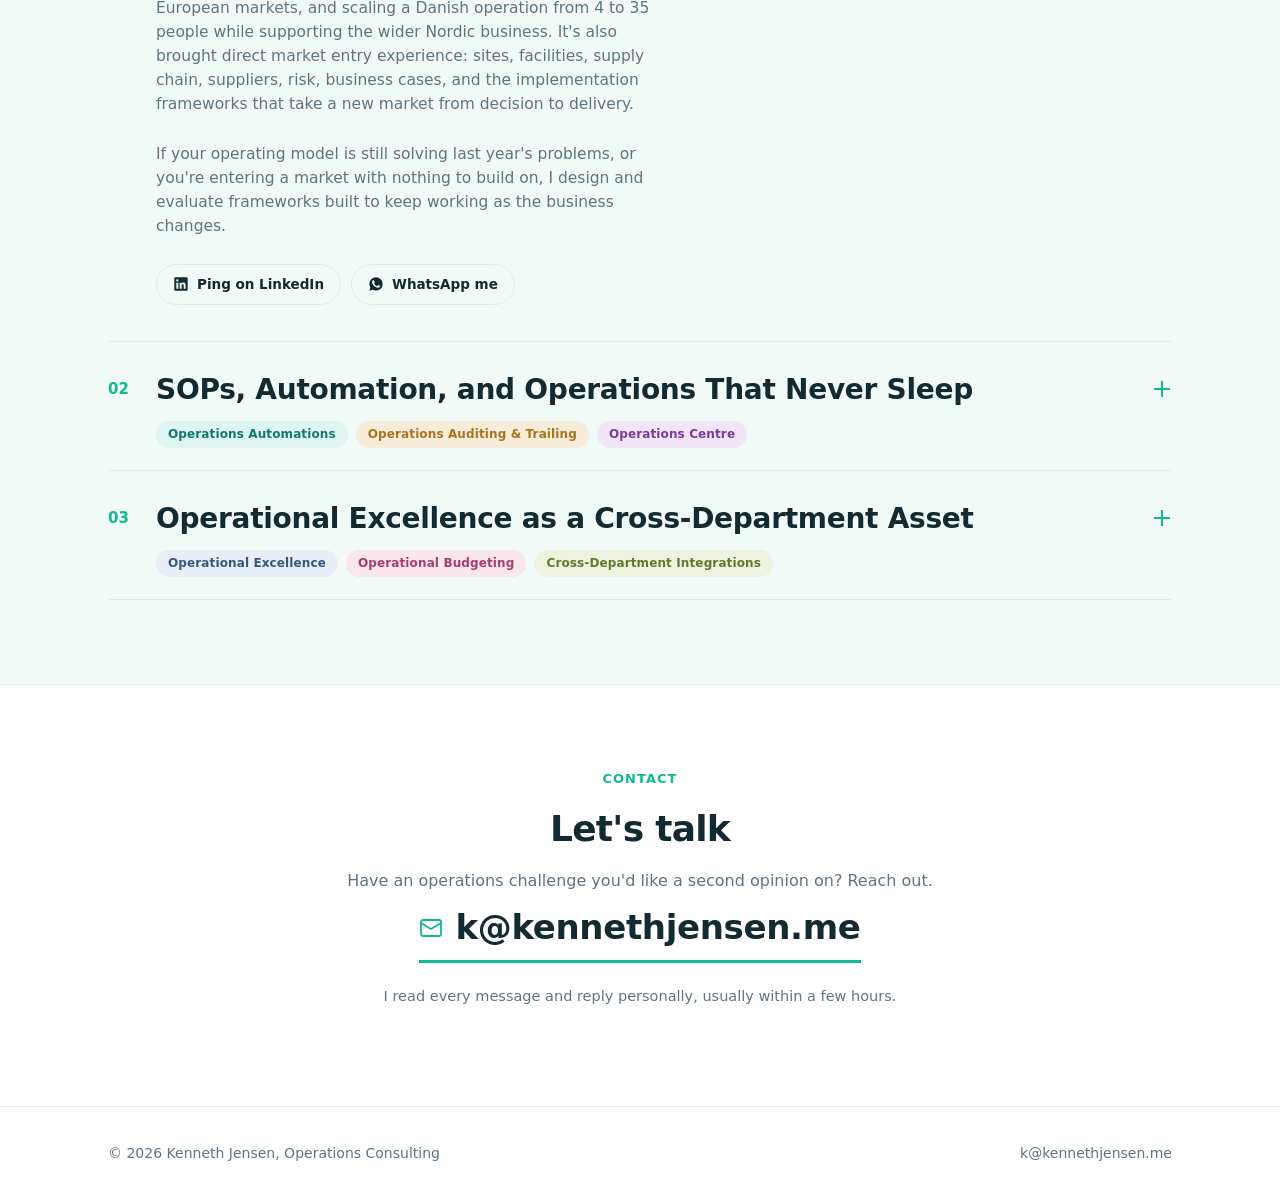
==== commit 8690d3b5: "Proofread and rewrite homepage copy Rewrite meta description, hero eyebrow, lede, body copy, nav Job" ====
--- a/index.html
+++ b/index.html
@@ -3,7 +3,7 @@
 <head>
 <meta charset="utf-8">
 <title>Kenneth Jensen, Operations Consulting</title>
-<meta name="description" content="Kenneth Jensen, senior operations consultant. 20+ years building operational frameworks, driving operational excellence, and serving as a fractional COO.">
+<meta name="description" content="Kenneth; I'm your trusted Ops adviser and senior operations consultant with 20+ years building operational frameworks, driving operational excellence, and working with all disciplines within the Ops domain.">
 <meta name="viewport" content="width=device-width, initial-scale=1">
 <meta http-equiv="Content-Security-Policy" content="default-src 'self'; style-src 'self' 'unsafe-inline' https://fonts.googleapis.com; font-src https://fonts.gstatic.com; img-src 'self' data:; script-src 'self'; connect-src 'self'; base-uri 'self'; form-action 'self'; upgrade-insecure-requests">
 <meta name="referrer" content="strict-origin-when-cross-origin">
@@ -191,6 +191,7 @@
   @media (max-width:860px){
     .nav-links{display:none;}
     .nav-hamburger{display:flex;}
+    .badges{display:none;}
     .accordion-panel p{padding-left:0;}
     .accordion-tags{padding-left:0;}
     .social-ctas{padding-left:0;}
@@ -200,7 +201,7 @@
 <body>
 
 <div class="stat-ticker" id="stat-ticker">
-  <a class="stat-ticker-label" href="https://kennethjensen.me/jobmatch/stats/">Following the Nordic/Baltic job market:</a>
+  <a class="stat-ticker-label" href="https://kennethjensen.me/jobmatch/stats/"><span class="label-full">Nordic/Baltic open operations jobs right now:</span><span class="label-short">Open ops jobs:</span></a>
   <div class="stat-ticker-scroll">
     <div class="stat-ticker-track" id="stat-ticker-track">
       <a class="stat-ticker-item" href="https://kennethjensen.me/jobmatch/stats/">Loading live data&hellip;</a>
@@ -245,19 +246,21 @@
             <div class="nav-dropdown-divider"></div>
             <a class="nav-dropdown-link nav-dropdown-link-analytics" href="jobmatch/stats/">
               <span class="nav-dropdown-heading"><span class="live-dot" aria-hidden="true"></span>Job Analytics</span>
-              <span class="nav-dropdown-desc">Live Nordic operations job market data: open roles, trends, and how they've moved week over week.</span>
+              <span class="nav-dropdown-desc">Live Nordic & Baltic operations job market trends and recommendations</span>
             </a>
           </div>
         </div>
       </li>
       <li><a href="#contact">Contact</a></li>
     </ul>
-    <a class="nav-cta" href="#contact">Get in touch<svg class="scribble" viewBox="0 0 100 40" preserveAspectRatio="none" aria-hidden="true"><path d="M11 23 C 3 17, 5 6, 22 3 C 38 0, 52 5, 65 2 C 80 -1, 96 4, 93 15 C 91 24, 96 27, 85 31 C 74 35, 68 29, 54 33 C 42 36, 33 39, 20 34 C 10 30, 4 27, 13 20 C 16 18, 9 24, 15 21"/></svg></a>
-    <button class="nav-hamburger" id="nav-hamburger" type="button" aria-expanded="false" aria-controls="mobile-menu" aria-label="Menu">
-      <span class="nav-hamburger-line"></span>
-      <span class="nav-hamburger-line"></span>
-      <span class="nav-hamburger-line"></span>
-    </button>
+    <div class="nav-actions">
+      <a class="nav-cta" href="#contact">Get in touch<svg class="scribble" viewBox="0 0 100 40" preserveAspectRatio="none" aria-hidden="true"><path d="M11 23 C 3 17, 5 6, 22 3 C 38 0, 52 5, 65 2 C 80 -1, 96 4, 93 15 C 91 24, 96 27, 85 31 C 74 35, 68 29, 54 33 C 42 36, 33 39, 20 34 C 10 30, 4 27, 13 20 C 16 18, 9 24, 15 21"/></svg></a>
+      <button class="nav-hamburger" id="nav-hamburger" type="button" aria-expanded="false" aria-controls="mobile-menu" aria-label="Menu">
+        <span class="nav-hamburger-line"></span>
+        <span class="nav-hamburger-line"></span>
+        <span class="nav-hamburger-line"></span>
+      </button>
+    </div>
   </nav>
   <div class="mobile-menu" id="mobile-menu">
     <div class="mobile-menu-inner wrap">
@@ -277,25 +280,31 @@
   <section class="hero" id="about">
     <div class="wrap">
       <div>
-        <span class="eyebrow">Senior Operations Consultant</span>
+        <span class="eyebrow">Senior Operations Consultant &amp; Management Adviser</span>
         <h1>20+ years turning operations
           <span class="rotator" id="hero-rotator">
             <span class="is-active">into an advantage.</span>
             <span>into momentum.</span>
             <span>into a scalable engine.</span>
-            <span>into what matters for you.</span>
+            <span>into what matters for your customers.</span>
+            <span>into what drives profit.</span>
+            <span>into your single source of truth.</span>
+            <span>into meaningful insights.</span>
+            <span>into your trusted capability.</span>
           </span>
         </h1>
-        <p class="lede">Hi, I'm Kenneth. For more than two decades I've worked across operational complexities. Bridging your outdated Ops framework to AI lightspeed and releasing time and attention to real impact.</p>
-        <p class="body-copy">I thrive where I can build operational frameworks, drive operational excellence, and support businesses as a fractional or part-time COO. I like getting my hands into the machinery, but I take just as much pride in shaping the bigger strategy, so day-to-day operations and long-term direction move in the same direction.</p>
+        <p class="lede">Hi, I'm Kenneth. For more than two decades I've worked across operational complexities; bringing your outdated Ops Excel sheets to an AI-era speed framework, and freeing up time and attention for what actually matters.</p>
+        <p class="body-copy">I thrive where I can build robust frameworks, drive operational excellence, and support businesses as a fractional COO or adviser. I like getting my hands into the machinery, but I take just as much pride in shaping the bigger strategy so day-to-day execution and long-term direction always move together.</p>
         <div class="badges">
           <span class="badge">Asset-Heavy &amp; Asset-Light</span>
           <span class="badge">Future of Operations</span>
           <span class="badge">Bridging Finance + Ops + Sales</span>
           <span class="badge">Hands-On + Strategic</span>
+          <span class="badge">Building Unified SOPs</span>
+          <span class="badge">Ops Excellence</span>
         </div>
         <div class="hero-ctas">
-          <a class="btn-primary btn-wide" href="#contact">Get in touch with a human<svg class="scribble" viewBox="0 0 100 40" preserveAspectRatio="none" aria-hidden="true"><path d="M11 23 C 3 17, 5 6, 22 3 C 38 0, 52 5, 65 2 C 80 -1, 96 4, 93 15 C 91 24, 96 27, 85 31 C 74 35, 68 29, 54 33 C 42 36, 33 39, 20 34 C 10 30, 4 27, 13 20 C 16 18, 9 24, 15 21"/></svg></a>
+          <a class="btn-primary btn-wide" href="#contact">Get in touch with me; a human<svg class="scribble" viewBox="0 0 100 40" preserveAspectRatio="none" aria-hidden="true"><path d="M11 23 C 3 17, 5 6, 22 3 C 38 0, 52 5, 65 2 C 80 -1, 96 4, 93 15 C 91 24, 96 27, 85 31 C 74 35, 68 29, 54 33 C 42 36, 33 39, 20 34 C 10 30, 4 27, 13 20 C 16 18, 9 24, 15 21"/></svg></a>
         </div>
       </div>
     </div>
@@ -306,7 +315,7 @@
       <div class="section-head">
         <span class="eyebrow-alt">Services</span>
         <h2>How I can help</h2>
-        <p class="section-sub">Flexible engagement, focused on outcomes, not headcount.</p>
+        <p class="section-sub">No retainers, no lock-in; just the help you need, when you need it.</p>
       </div>
       <div class="accordion">
         <div class="accordion-item is-open" id="service-frameworks">
@@ -322,7 +331,7 @@
           </div>
           <div class="accordion-panel"><div class="accordion-panel-inner">
             <p>I support the delivery of sustainable operations: frameworks designed to grow with the business, not ones that quietly ossify around how things were done last year. That's meant taking organisations from zero structure (or the chaos of rapid growth) to a governed, functioning operation, building an operating organisation from a whiteboard to 165 people across 8 European markets, and scaling a Danish operation from 4 to 35 people while supporting the wider Nordic business. It's also brought direct market entry experience: sites, facilities, supply chain, suppliers, risk, business cases, and the implementation frameworks that take a new market from decision to delivery.</p>
-            <p>If your operating model is still solving last year's problems, or you're entering a market with nothing to build on, I design frameworks built to keep working as the business changes, not ones that need replacing the moment it does.</p>
+            <p>If your operating model is still solving last year's problems, or you're entering a market with nothing to build on, I design and evaluate frameworks built to keep working as the business changes.</p>
             <div class="social-ctas">
               <a class="social-cta linkedin" href="https://www.linkedin.com/in/kennethjensen-me/" target="_blank" rel="noopener noreferrer">
                 <svg viewBox="0 0 24 24" fill="currentColor" aria-hidden="true"><path d="M20.5 2h-17A1.5 1.5 0 0 0 2 3.5v17A1.5 1.5 0 0 0 3.5 22h17a1.5 1.5 0 0 0 1.5-1.5v-17A1.5 1.5 0 0 0 20.5 2zM8 19H5v-9h3zM6.5 8.25A1.75 1.75 0 1 1 8.3 6.5a1.78 1.78 0 0 1-1.8 1.75zM19 19h-3v-4.74c0-1.42-.6-1.93-1.38-1.93A1.74 1.74 0 0 0 13 14.19a.66.66 0 0 0 0 .14V19h-3v-9h2.9v1.3a3.11 3.11 0 0 1 2.7-1.4c1.55 0 3.36.86 3.36 3.66z"/></svg>
@@ -370,7 +379,7 @@
           <div class="accordion-tags">
             <span class="accordion-tag tag-blue">Operational Excellence</span>
             <span class="accordion-tag tag-rose">Operational Budgeting</span>
-            <span class="accordion-tag tag-sage">Cross-department Integrations</span>
+            <span class="accordion-tag tag-sage">Cross-Department Integrations</span>
           </div>
           <div class="accordion-panel"><div class="accordion-panel-inner">
             <p>Operational excellence isn't a slogan, it's the discipline of making the same resources produce more, consistently, without burning out the team doing it. That starts with budgeting: how you allocate resources is also how you set priorities, whether that's said out loud or not, so the budget has to reflect the strategy rather than last year's numbers rolled forward. And it only works cross-functionally. I've led a transformation across roughly 700 software developers, 70 project managers, and 10 field technicians, shifting an entire organisation from project-driven to product-driven delivery, and connected commercial strategy directly to operational execution as a country leader. Operations isn't a line item alongside Sales, Finance, Field Services, R&amp;D, and Legal, it's the thing that makes what those departments commit to actually possible.</p>
@@ -402,7 +411,7 @@
           k@kennethjensen.me
         </a>
       </div>
-      <p class="contact-note">I read every message and reply personally, usually within a day or two.</p>
+      <p class="contact-note">I read every message and reply personally, usually within a few hours.</p>
     </div>
   </section>
 </main>
--- a/assets/base.css
+++ b/assets/base.css
@@ -62,6 +62,7 @@
   transition:color .15s;
 }
 .stat-ticker-label:hover{color:var(--accent-light);}
+.stat-ticker-label .label-short{display:none;}
 .stat-ticker-scroll{flex:1 1 auto;min-width:0;overflow:hidden;}
 .stat-ticker-track{
   display:flex;align-items:center;width:max-content;height:100%;
@@ -83,6 +84,9 @@
   display:inline-block;background:rgba(79,227,191,.14);color:var(--accent-light);
   padding:3px 10px;border-radius:999px;font-size:12.5px;font-weight:700;
 }
+/* Flattening (week-over-week declining) tags — same red already used for
+   .tk-down above, tinted the same way .tk-tag tints the accent colour. */
+.tk-tag-down{background:rgba(255,138,128,.16);color:#ff8a80;}
 .stat-ticker-sep{display:inline-block;flex:none;margin:0 60px;color:rgba(79,227,191,.35);font-size:11px;vertical-align:middle;}
 @keyframes ticker-scroll{
   from{transform:translateX(0);}
@@ -93,7 +97,15 @@
   .stat-ticker-scroll{overflow-x:auto;}
 }
 @media (max-width:640px){
-  .stat-ticker-label{padding-left:16px;font-size:12px;}
+  /* The full label ("Following the Nordic/Baltic job market:") ate close
+     to half the ticker's width on a phone screen, leaving barely any room
+     for the actual scrolling content — swap to a much shorter label
+     rather than just shrinking the font further. */
+  .stat-ticker-label{padding:9px 12px;font-size:12px;}
+  .stat-ticker-label .label-full{display:none;}
+  .stat-ticker-label .label-short{display:inline;}
+  .stat-ticker-item{padding:9px 0;font-size:13px;}
+  .stat-ticker-sep{margin:0 32px;}
 }
 
 header{
@@ -103,6 +115,11 @@
   border-bottom:1px solid var(--line);
 }
 .nav{display:flex;align-items:center;justify-content:space-between;padding:18px 0;}
+/* Groups the CTA and the mobile hamburger so they sit together on the
+   right — without this wrapper, hiding .nav-links on mobile left .nav
+   with 3 space-between children (brand / cta / hamburger), which put
+   "Get in touch" floating in the dead centre of the header. */
+.nav-actions{display:flex;align-items:center;gap:14px;}
 .brand{display:flex;align-items:center;gap:10px;font-weight:700;font-size:18px;letter-spacing:-0.01em;text-decoration:none;}
 .brand-mark{width:26px;height:26px;flex:none;}
 .back-link{font-size:14px;font-weight:500;color:var(--ink-soft);text-decoration:none;transition:color .15s;}
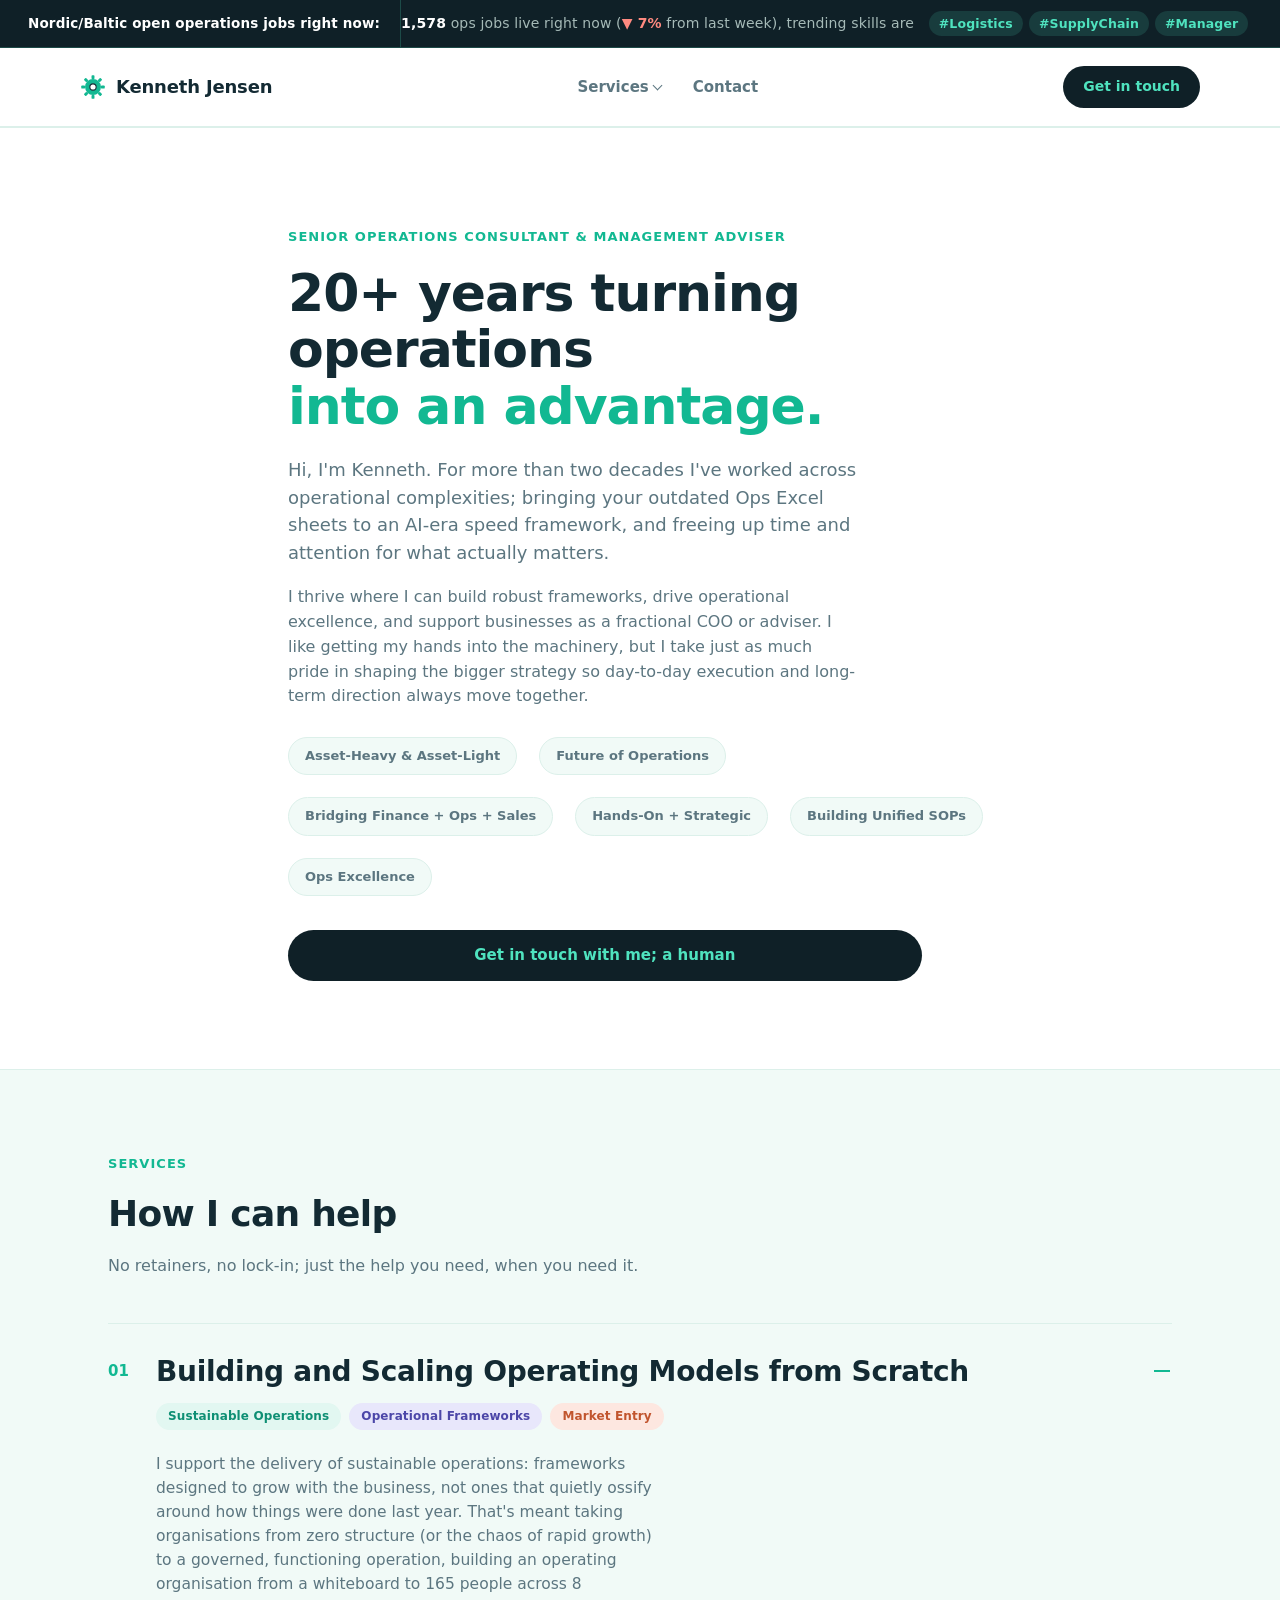
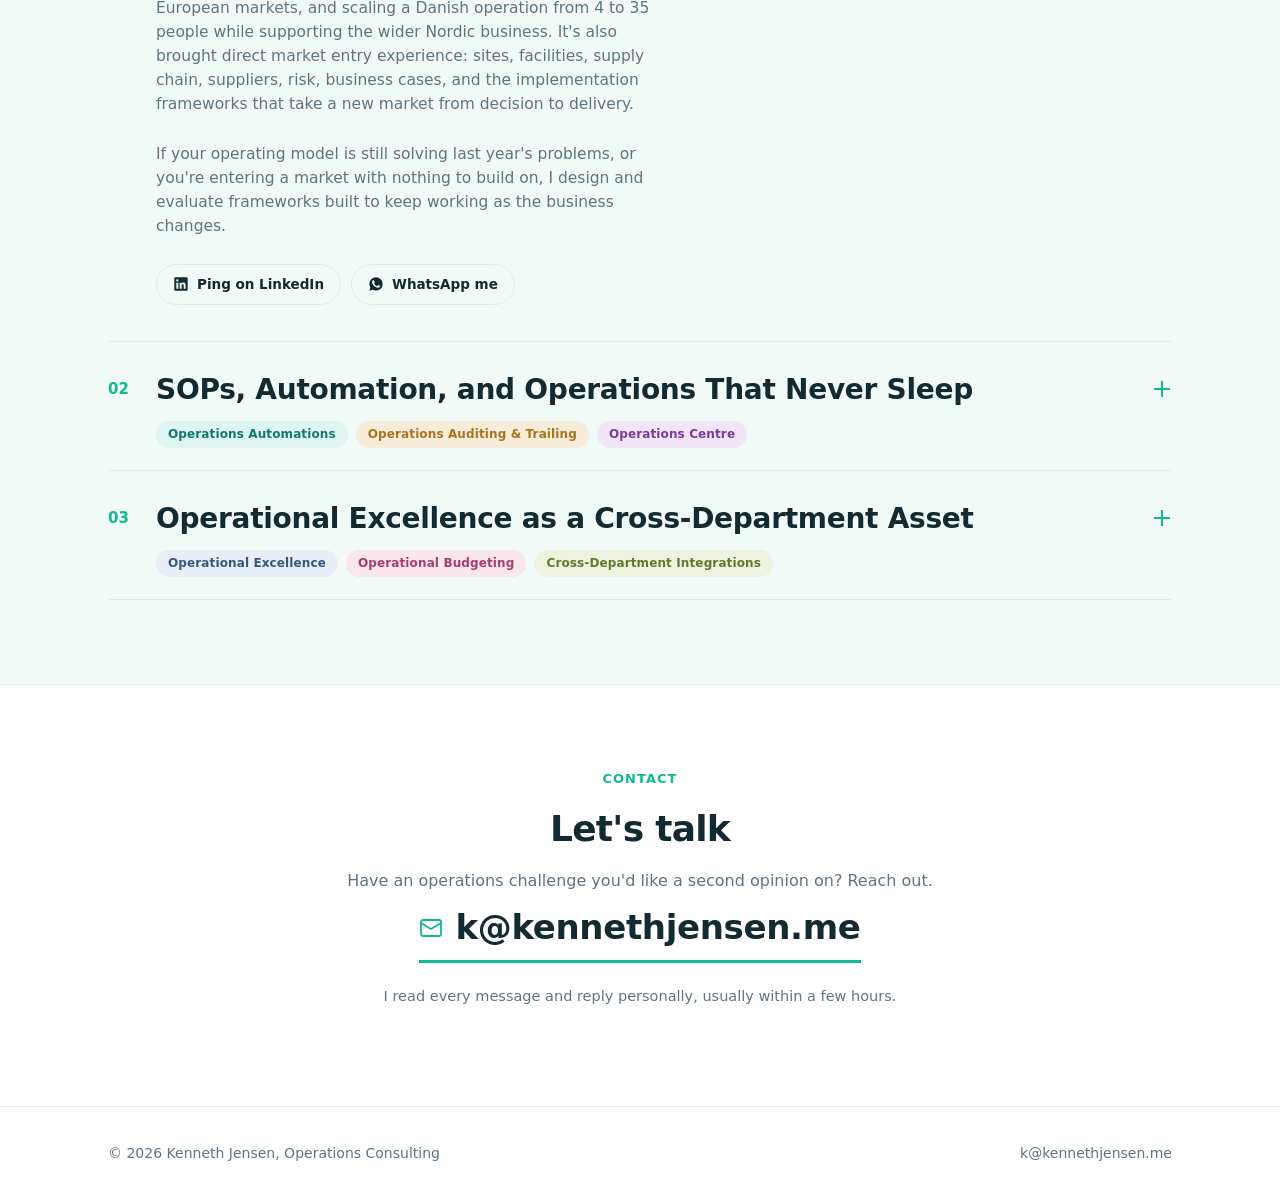
==== commit 073ea9a6: "Add Open Graph and Twitter Card meta tags with a share image LinkedIn's Post Inspector found no imag" ====
--- a/index.html
+++ b/index.html
@@ -4,6 +4,21 @@
 <meta charset="utf-8">
 <title>Kenneth Jensen, Operations Consulting</title>
 <meta name="description" content="Kenneth; I'm your trusted Ops adviser and senior operations consultant with 20+ years building operational frameworks, driving operational excellence, and working with all disciplines within the Ops domain.">
+<meta name="author" content="Kenneth Jensen">
+<link rel="canonical" href="https://kennethjensen.me/">
+<meta property="og:type" content="website">
+<meta property="og:site_name" content="Kenneth Jensen, Operations Consulting">
+<meta property="og:url" content="https://kennethjensen.me/">
+<meta property="og:title" content="Kenneth Jensen, Operations Consulting">
+<meta property="og:description" content="Trusted Ops adviser and senior operations consultant with 20+ years building operational frameworks, driving operational excellence, and working with all disciplines within the Ops domain.">
+<meta property="og:image" content="https://kennethjensen.me/assets/og/kenneth-jensen-og.png">
+<meta property="og:image:width" content="1200">
+<meta property="og:image:height" content="630">
+<meta property="og:image:alt" content="Kenneth Jensen, Operations Consulting">
+<meta name="twitter:card" content="summary_large_image">
+<meta name="twitter:title" content="Kenneth Jensen, Operations Consulting">
+<meta name="twitter:description" content="Trusted Ops adviser and senior operations consultant with 20+ years building operational frameworks, driving operational excellence, and working with all disciplines within the Ops domain.">
+<meta name="twitter:image" content="https://kennethjensen.me/assets/og/kenneth-jensen-og.png">
 <meta name="viewport" content="width=device-width, initial-scale=1">
 <meta http-equiv="Content-Security-Policy" content="default-src 'self'; style-src 'self' 'unsafe-inline' https://fonts.googleapis.com; font-src https://fonts.gstatic.com; img-src 'self' data:; script-src 'self'; connect-src 'self'; base-uri 'self'; form-action 'self'; upgrade-insecure-requests">
 <meta name="referrer" content="strict-origin-when-cross-origin">
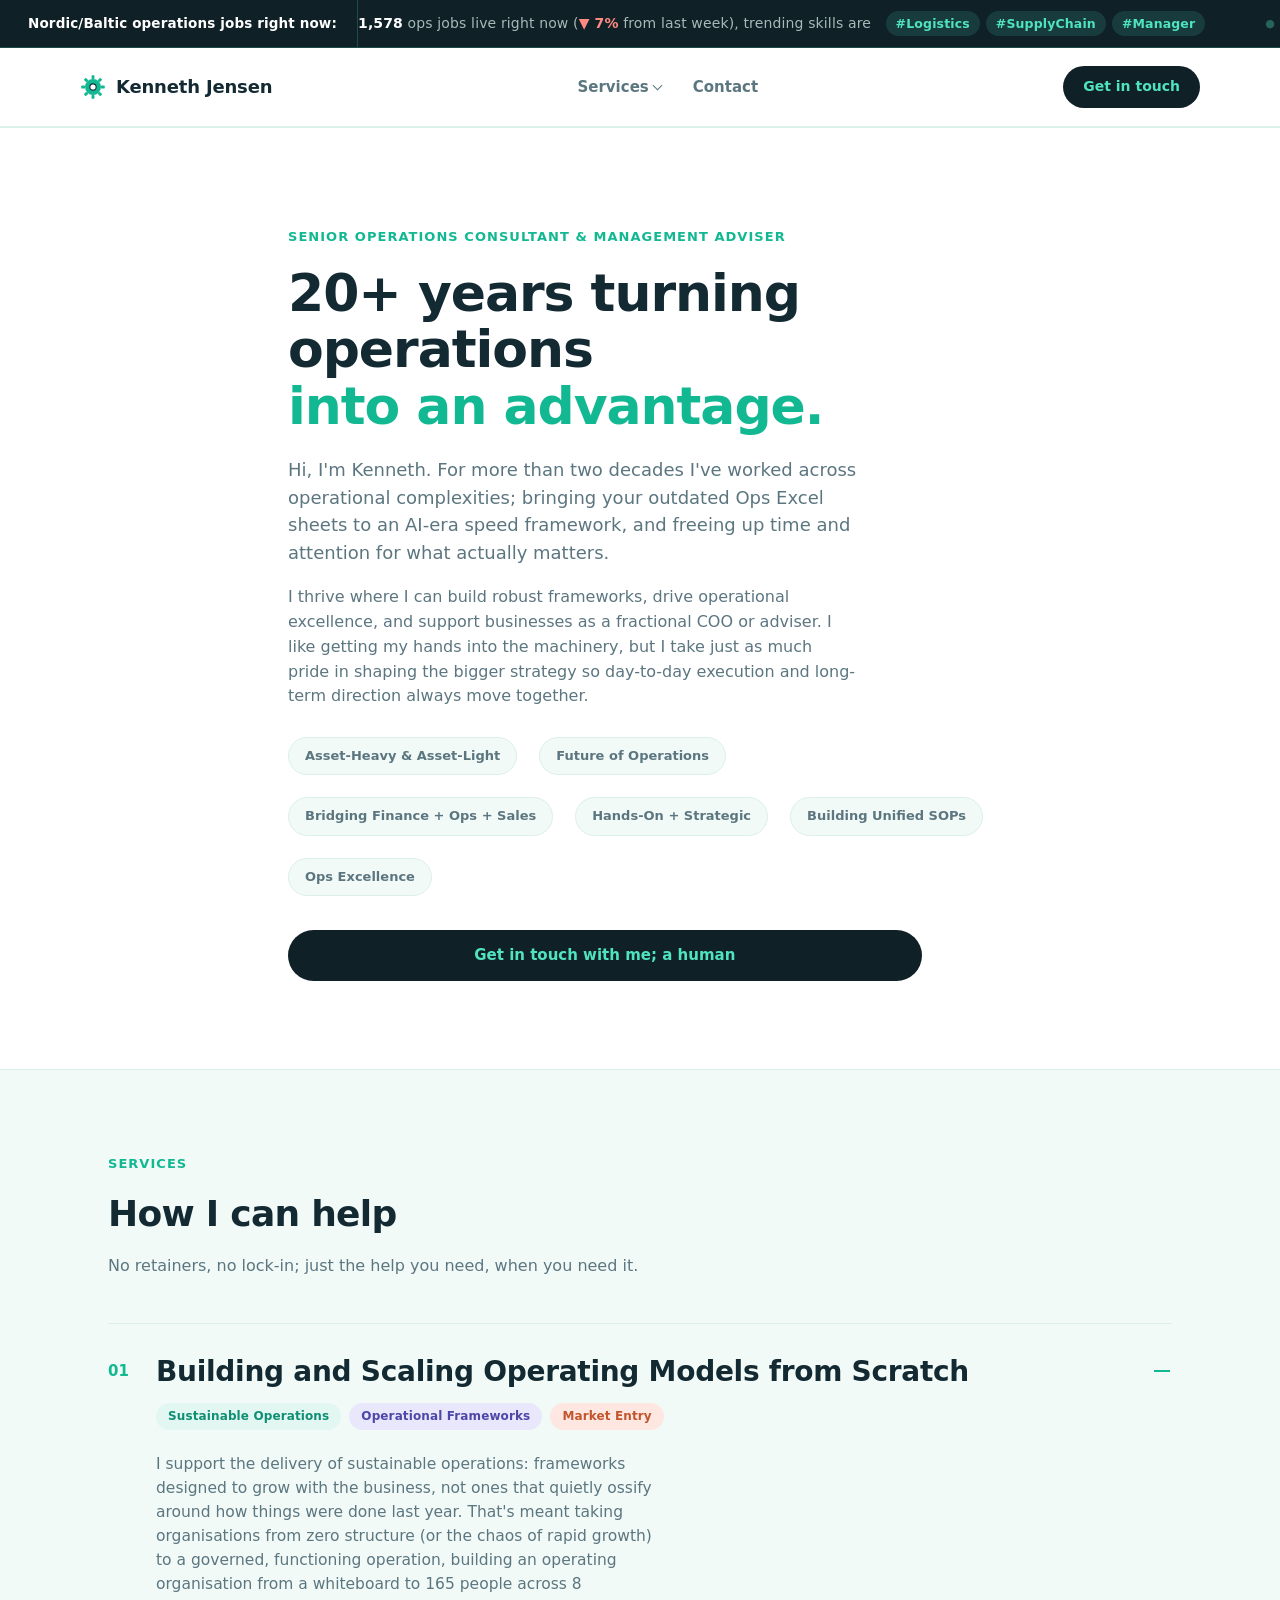
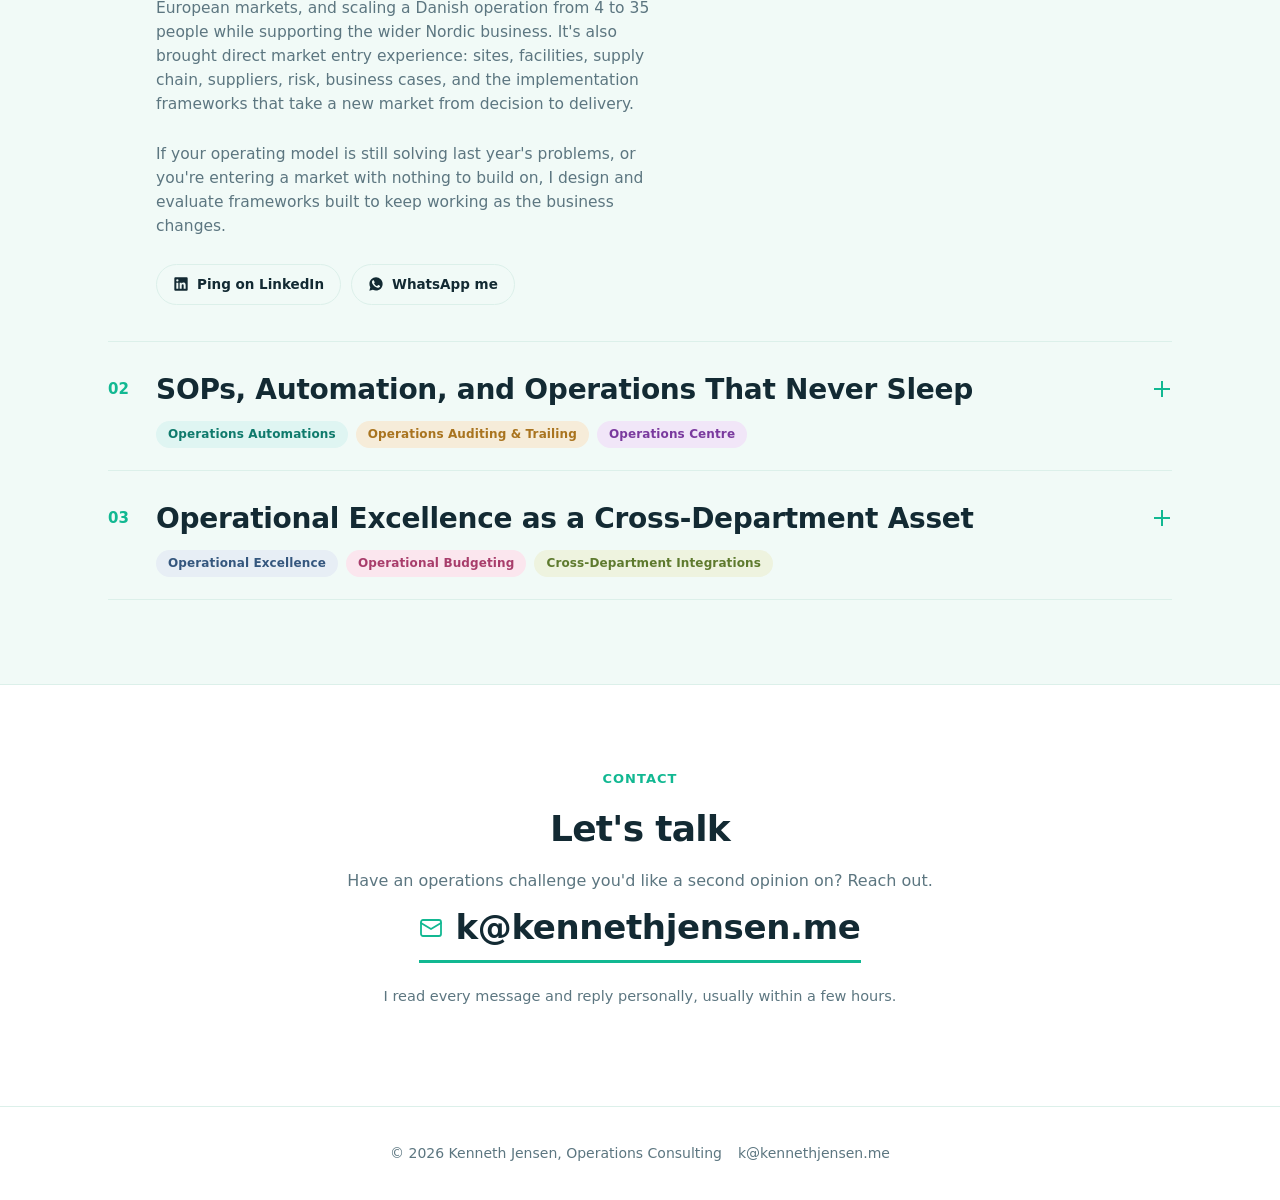
==== commit 9db495e3: "Ticker/nav copy, center footer+contact, drop How It Works section - Ticker: "Nordic/Baltic open oper" ====
--- a/index.html
+++ b/index.html
@@ -1,5 +1,5 @@
 <!doctype html>
-<html lang="en">
+<html lang="en-GB">
 <head>
 <meta charset="utf-8">
 <title>Kenneth Jensen, Operations Consulting</title>
@@ -23,6 +23,8 @@
 <meta http-equiv="Content-Security-Policy" content="default-src 'self'; style-src 'self' 'unsafe-inline' https://fonts.googleapis.com; font-src https://fonts.gstatic.com; img-src 'self' data:; script-src 'self'; connect-src 'self'; base-uri 'self'; form-action 'self'; upgrade-insecure-requests">
 <meta name="referrer" content="strict-origin-when-cross-origin">
 <link rel="icon" type="image/svg+xml" href="data:image/svg+xml,%3Csvg xmlns='http://www.w3.org/2000/svg' viewBox='-62 -62 124 124'%3E%3Ccircle r='38' fill='%2312b892'/%3E%3Crect x='-7' y='-56' width='14' height='18' rx='4' fill='%2312b892'/%3E%3Crect x='-7' y='-56' width='14' height='18' rx='4' fill='%2312b892' transform='rotate(45)'/%3E%3Crect x='-7' y='-56' width='14' height='18' rx='4' fill='%2312b892' transform='rotate(90)'/%3E%3Crect x='-7' y='-56' width='14' height='18' rx='4' fill='%2312b892' transform='rotate(135)'/%3E%3Crect x='-7' y='-56' width='14' height='18' rx='4' fill='%2312b892' transform='rotate(180)'/%3E%3Crect x='-7' y='-56' width='14' height='18' rx='4' fill='%2312b892' transform='rotate(225)'/%3E%3Crect x='-7' y='-56' width='14' height='18' rx='4' fill='%2312b892' transform='rotate(270)'/%3E%3Crect x='-7' y='-56' width='14' height='18' rx='4' fill='%2312b892' transform='rotate(315)'/%3E%3Ccircle r='15' fill='%23ffffff' stroke='%23132a33' stroke-width='5'/%3E%3C/svg%3E">
+<link rel="apple-touch-icon" href="/assets/apple-touch-icon.png">
+<meta name="theme-color" content="#132a33">
 <link rel="preconnect" href="https://fonts.googleapis.com">
 <link rel="preconnect" href="https://fonts.gstatic.com" crossorigin>
 <link href="https://fonts.googleapis.com/css2?family=Space+Grotesk:wght@600;700&family=Inter:wght@400;500;600;700;800&display=swap" rel="stylesheet">
@@ -171,10 +173,6 @@
   .social-cta.linkedin:hover{border-color:#0a66c2;color:#0a66c2;}
   .social-cta.whatsapp:hover{border-color:#25d366;color:#1c9950;}
 
-  /* Contact */
-  #contact .wrap{text-align:center;}
-  #contact .section-head{margin:0 auto;}
-
   /* Mobile menu — a separate touch-friendly panel rather than repurposing
      .nav-dropdown-panel above, since that one only opens on :hover, which
      doesn't work on touch devices. Uses the same grid-template-rows
@@ -212,11 +210,23 @@
     .social-ctas{padding-left:0;}
   }
 </style>
+<script type="application/ld+json">
+{
+  "@context": "https://schema.org",
+  "@type": "Person",
+  "name": "Kenneth Jensen",
+  "jobTitle": "Operations Consultant",
+  "url": "https://kennethjensen.me/",
+  "image": "https://kennethjensen.me/assets/og/kenneth-jensen-og.png",
+  "email": "mailto:k@kennethjensen.me",
+  "description": "Trusted Ops adviser and senior operations consultant with 20+ years building operational frameworks, driving operational excellence, and working with all disciplines within the Ops domain."
+}
+</script>
 </head>
 <body>
 
 <div class="stat-ticker" id="stat-ticker">
-  <a class="stat-ticker-label" href="https://kennethjensen.me/jobmatch/stats/"><span class="label-full">Nordic/Baltic open operations jobs right now:</span><span class="label-short">Open ops jobs:</span></a>
+  <a class="stat-ticker-label" href="https://kennethjensen.me/jobmatch/stats/"><span class="label-full">Nordic/Baltic operations jobs right now:</span><span class="label-short">Open ops jobs:</span></a>
   <div class="stat-ticker-scroll">
     <div class="stat-ticker-track" id="stat-ticker-track">
       <a class="stat-ticker-item" href="https://kennethjensen.me/jobmatch/stats/">Loading live data&hellip;</a>
--- a/assets/base.css
+++ b/assets/base.css
@@ -1,5 +1,5 @@
 /* Shared design tokens + base chrome across kennethjensen.me and every
-   JobMatch page under it (search, stats, compare) — extracted 2026-09-16
+   JobMatch page under it (search, stats) — extracted 2026-09-16
    so a palette/type change (like the niniaazzopardi.com-inspired redesign)
    happens in one file instead of four copies that drift apart over time.
    Page-specific layout (hero art, job cards, stat grids, period pickers,
@@ -22,8 +22,8 @@
   --line:#dcf0ea;
   --up:#1a8a5f;
   --down:#c0392b;
-  /* Compare-page-only pair (period A / period B) — kept here since both
-     pages that use it need the exact same pair, but harmless as unused
+  /* Compare-mode-only pair (period A / period B), used by /jobmatch/stats/
+     when its Compare periods toggle is active — harmless as unused
      custom properties on every other page. */
   --a:#12b892;
   --a-soft:#e2f7f1;
@@ -171,9 +171,10 @@
 }
 .contact-email svg{width:24px;height:24px;flex:none;color:var(--accent);}
 .contact-note{color:var(--ink-soft);font-size:14.5px;margin-top:22px;}
+#contact .wrap{text-align:center;}
 
 footer{border-top:1px solid var(--line);padding:34px 0;}
-footer .wrap{display:flex;align-items:center;justify-content:space-between;flex-wrap:wrap;gap:16px;}
+footer .wrap{display:flex;align-items:center;justify-content:center;flex-wrap:wrap;gap:16px;}
 .footer-left{font-size:14px;color:var(--ink-soft);}
 .footer-right a{font-size:14px;color:var(--ink-soft);text-decoration:none;}
 .footer-right a:hover{color:var(--accent);}
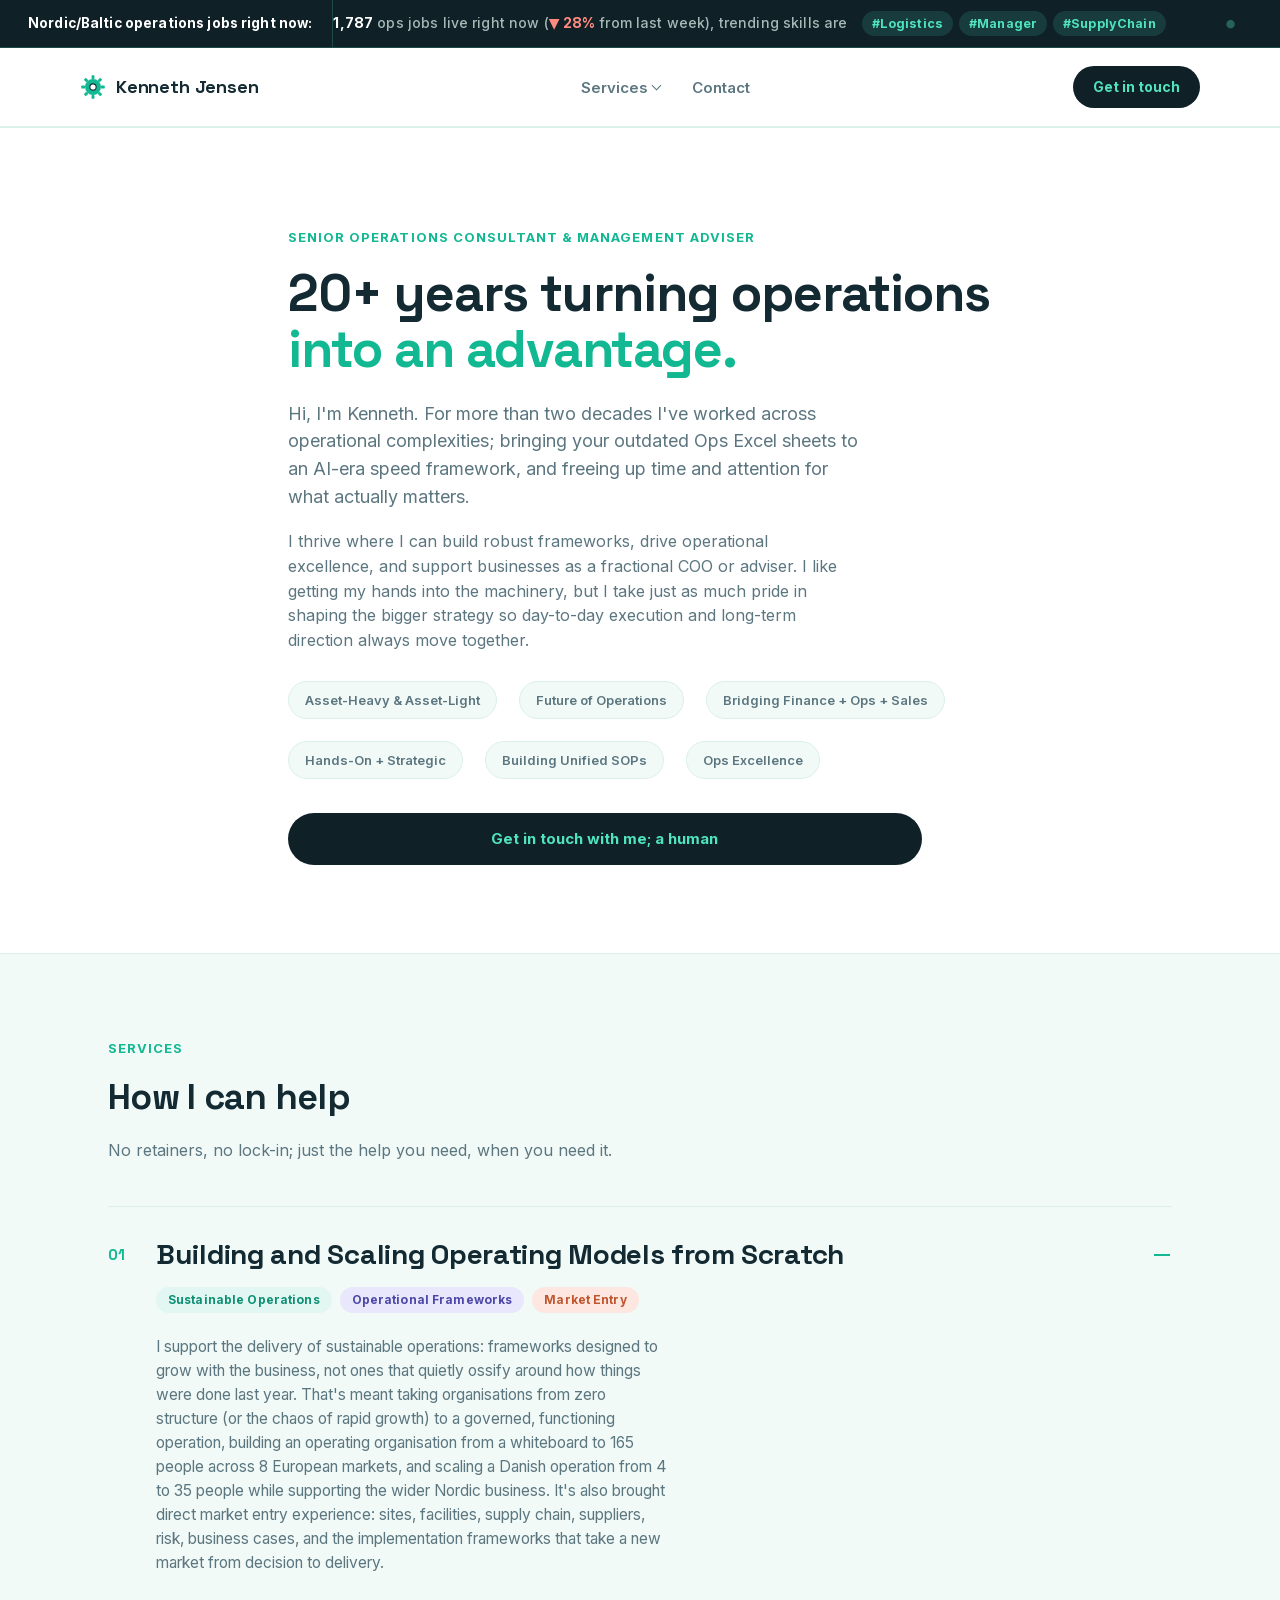
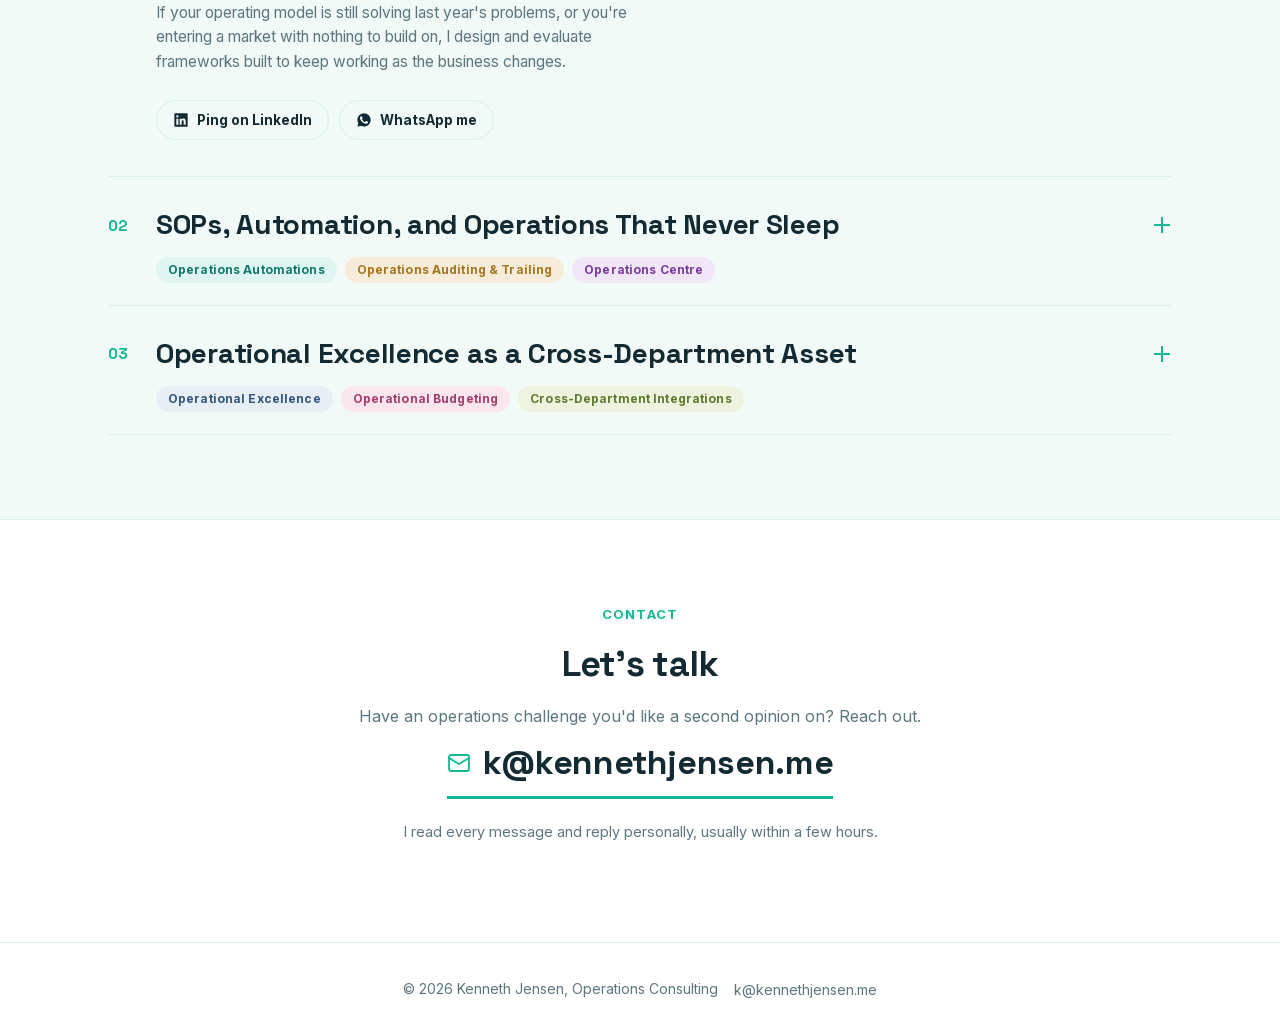
==== commit 56007533: "Self-host Inter, Space Grotesk, and JetBrains Mono Replaces the Google Fonts CDN link on all 4 pages" ====
--- a/index.html
+++ b/index.html
@@ -20,14 +20,11 @@
 <meta name="twitter:description" content="Trusted Ops adviser and senior operations consultant with 20+ years building operational frameworks, driving operational excellence, and working with all disciplines within the Ops domain.">
 <meta name="twitter:image" content="https://kennethjensen.me/assets/og/kenneth-jensen-og.png">
 <meta name="viewport" content="width=device-width, initial-scale=1">
-<meta http-equiv="Content-Security-Policy" content="default-src 'self'; style-src 'self' 'unsafe-inline' https://fonts.googleapis.com; font-src https://fonts.gstatic.com; img-src 'self' data:; script-src 'self'; connect-src 'self'; base-uri 'self'; form-action 'self'; upgrade-insecure-requests">
+<meta http-equiv="Content-Security-Policy" content="default-src 'self'; style-src 'self' 'unsafe-inline'; font-src 'self'; img-src 'self' data:; script-src 'self'; connect-src 'self' https://jobmatch-worker.kennethj.workers.dev; base-uri 'self'; form-action 'self'; upgrade-insecure-requests">
 <meta name="referrer" content="strict-origin-when-cross-origin">
 <link rel="icon" type="image/svg+xml" href="data:image/svg+xml,%3Csvg xmlns='http://www.w3.org/2000/svg' viewBox='-62 -62 124 124'%3E%3Ccircle r='38' fill='%2312b892'/%3E%3Crect x='-7' y='-56' width='14' height='18' rx='4' fill='%2312b892'/%3E%3Crect x='-7' y='-56' width='14' height='18' rx='4' fill='%2312b892' transform='rotate(45)'/%3E%3Crect x='-7' y='-56' width='14' height='18' rx='4' fill='%2312b892' transform='rotate(90)'/%3E%3Crect x='-7' y='-56' width='14' height='18' rx='4' fill='%2312b892' transform='rotate(135)'/%3E%3Crect x='-7' y='-56' width='14' height='18' rx='4' fill='%2312b892' transform='rotate(180)'/%3E%3Crect x='-7' y='-56' width='14' height='18' rx='4' fill='%2312b892' transform='rotate(225)'/%3E%3Crect x='-7' y='-56' width='14' height='18' rx='4' fill='%2312b892' transform='rotate(270)'/%3E%3Crect x='-7' y='-56' width='14' height='18' rx='4' fill='%2312b892' transform='rotate(315)'/%3E%3Ccircle r='15' fill='%23ffffff' stroke='%23132a33' stroke-width='5'/%3E%3C/svg%3E">
 <link rel="apple-touch-icon" href="/assets/apple-touch-icon.png">
 <meta name="theme-color" content="#132a33">
-<link rel="preconnect" href="https://fonts.googleapis.com">
-<link rel="preconnect" href="https://fonts.gstatic.com" crossorigin>
-<link href="https://fonts.googleapis.com/css2?family=Space+Grotesk:wght@600;700&family=Inter:wght@400;500;600;700;800&display=swap" rel="stylesheet">
 <link rel="stylesheet" href="assets/base.css">
 <script src="assets/framebust.js"></script>
 <style>
--- a/assets/base.css
+++ b/assets/base.css
@@ -8,6 +8,38 @@
    this file also lives in kennethjensen-secret/design-system.css — that
    site is a different origin (secret.kennethjensen.me), so it can't <link>
    this file directly; keep the two in sync by eye when the palette changes. */
+
+/* Self-hosted (2026-10-10, replacing the Google Fonts CDN link every page
+   used to carry): one variable-font WOFF2 per family covers the whole
+   weight range below — Google's own generated CSS was already serving a
+   single variable file per family behind several discrete-weight
+   @font-face buckets, so this is the same files, just fetched from this
+   origin instead of fonts.gstatic.com. Saves a third-party DNS/TLS
+   round-trip and the visitor's IP/UA being sent to Google on every page
+   load — same reasoning as this site's other privacy choices (no
+   third-party form backend, no cookies). Kept in sync with
+   kennethjensen-secret/design-system.css. */
+@font-face{
+  font-family:'Inter';
+  font-style:normal;
+  font-weight:400 800;
+  font-display:swap;
+  src:url('fonts/Inter.woff2') format('woff2');
+}
+@font-face{
+  font-family:'Space Grotesk';
+  font-style:normal;
+  font-weight:600 700;
+  font-display:swap;
+  src:url('fonts/SpaceGrotesk.woff2') format('woff2');
+}
+@font-face{
+  font-family:'JetBrains Mono';
+  font-style:normal;
+  font-weight:500 700;
+  font-display:swap;
+  src:url('fonts/JetBrainsMono.woff2') format('woff2');
+}
 
 :root{
   --ink:#132a33;
